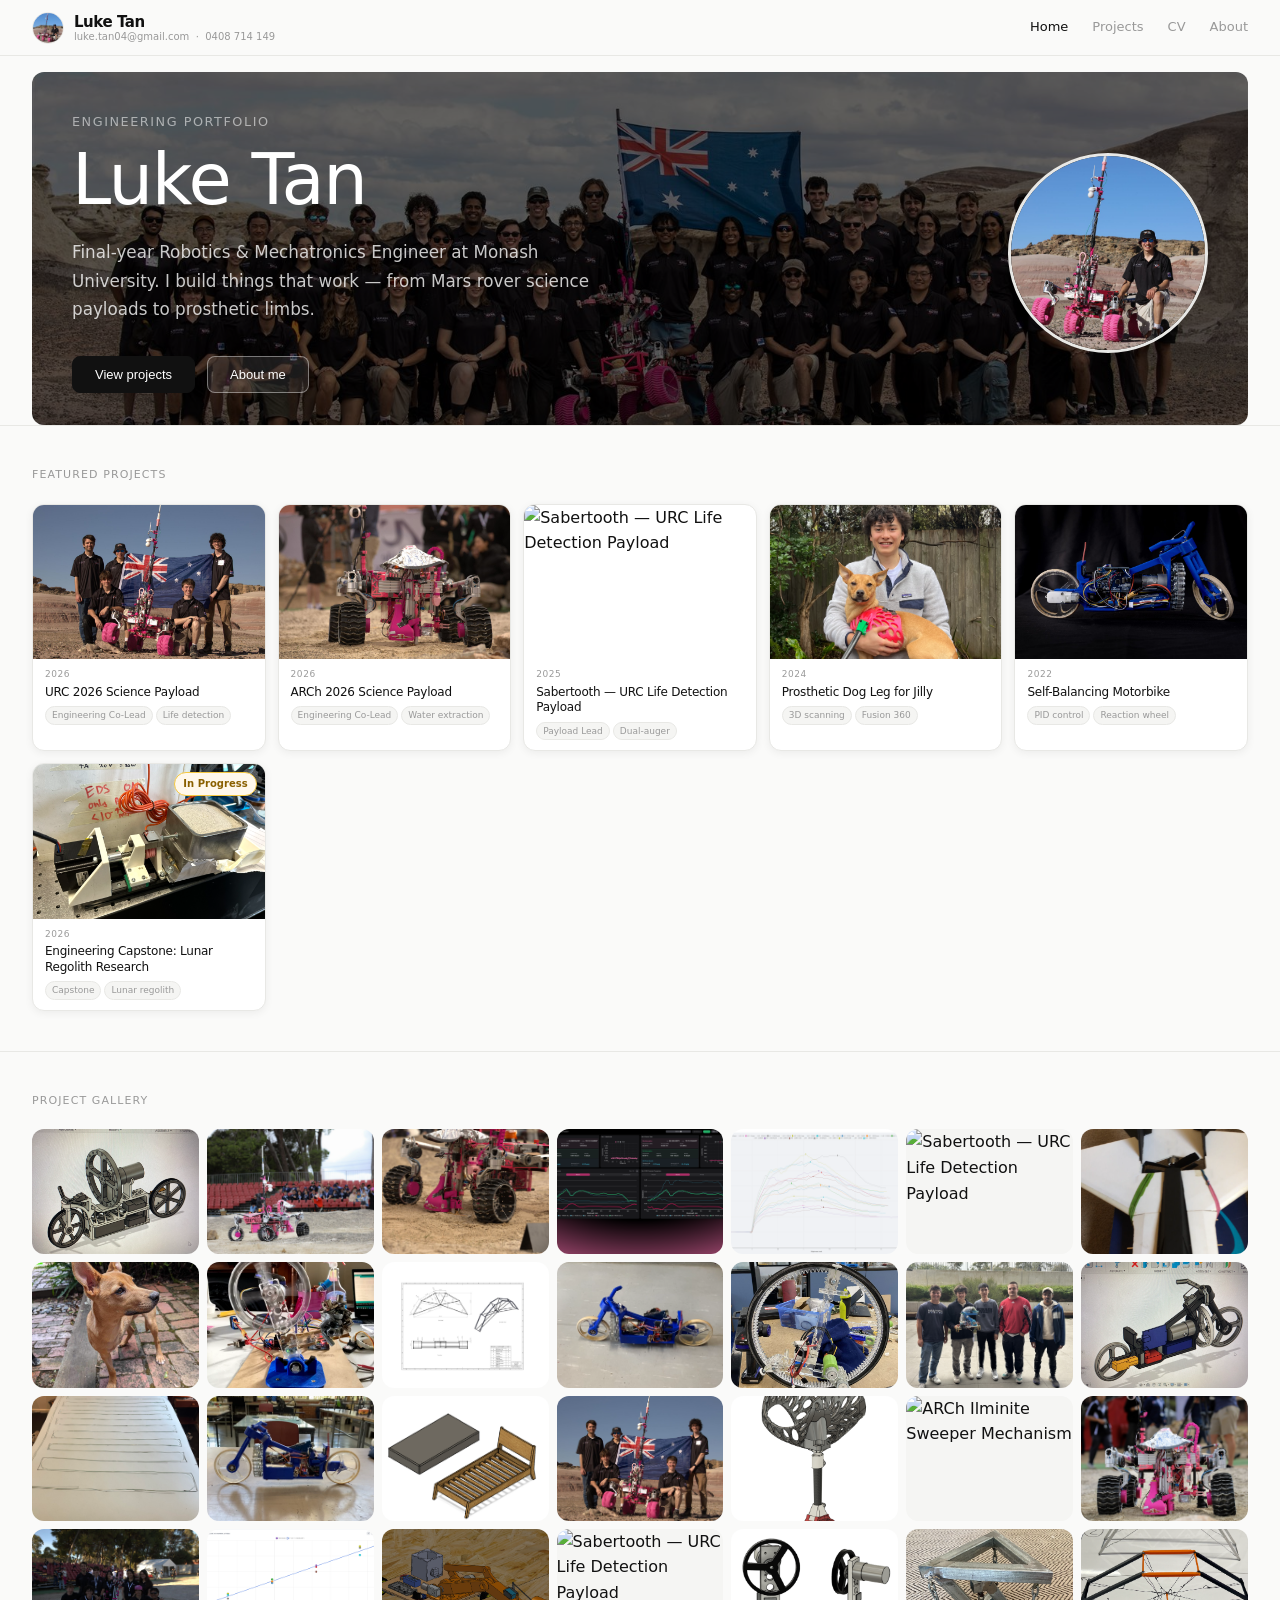
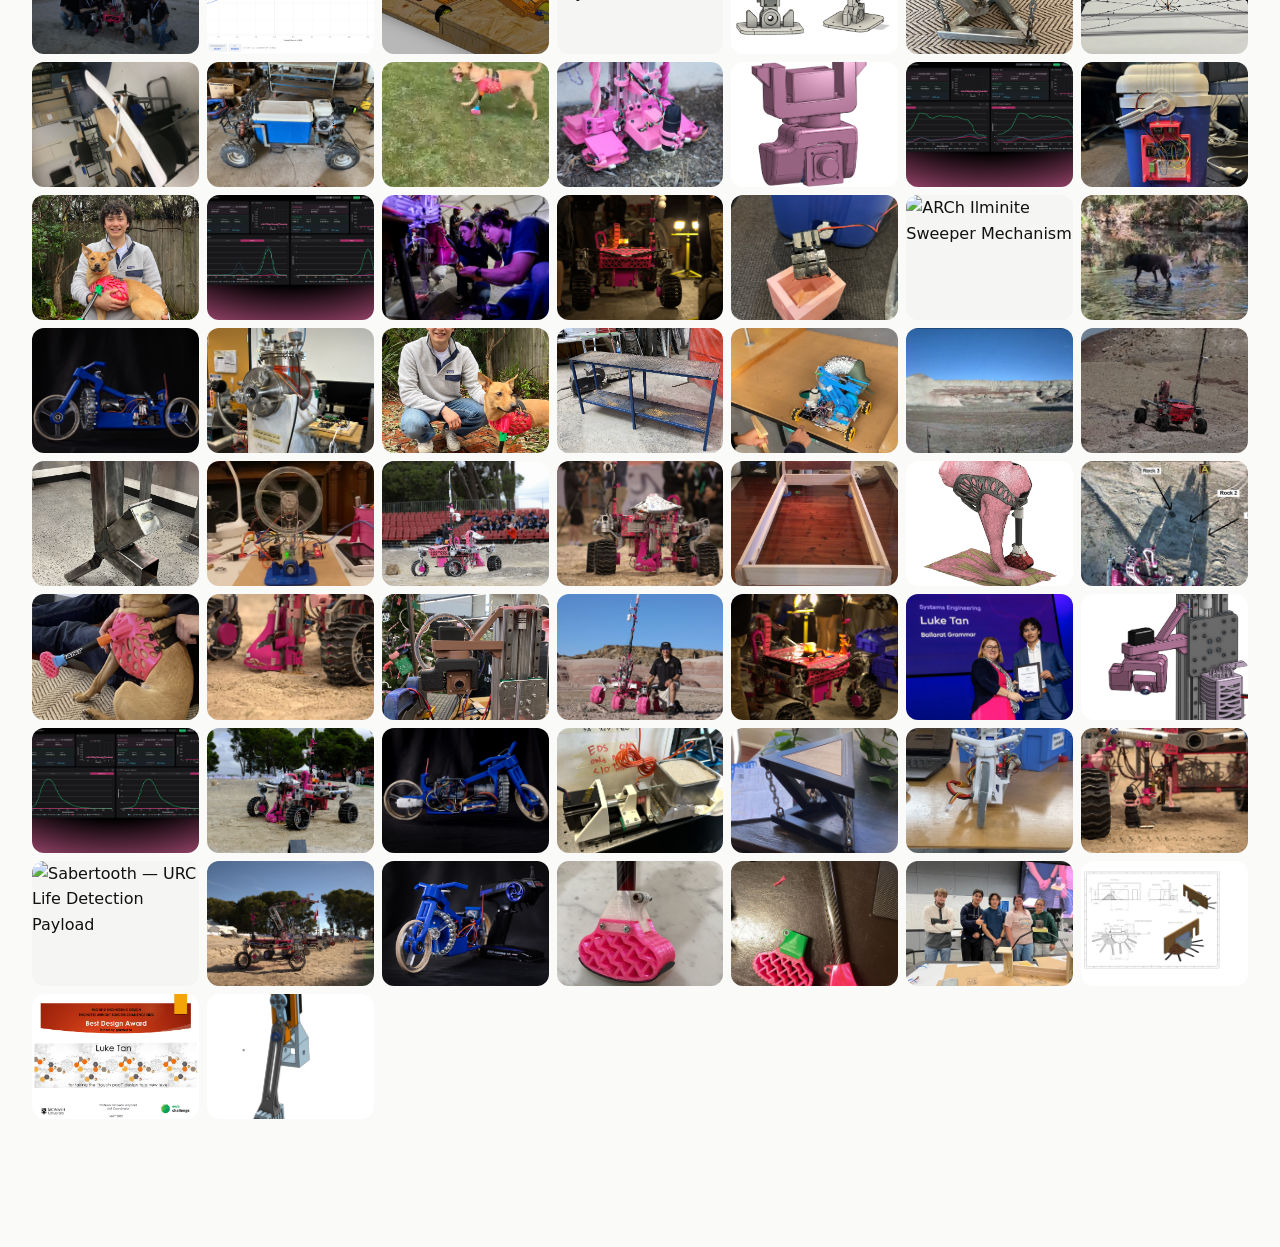
==== index.html @ 2d9c7738 "updated" ====
<!DOCTYPE html>
<html lang="en">
<head>
  <meta charset="UTF-8" />
  <meta name="viewport" content="width=device-width, initial-scale=1.0" />
  <title>Luke Tan — Engineering Portfolio</title>
  <link rel="stylesheet" href="style.css?v=5" />
  <script src="data/site.js?v=3"></script>
  <script type="text/javascript">
    (function(c,l,a,r,i,t,y){
        c[a]=c[a]||function(){(c[a].q=c[a].q||[]).push(arguments)};
        t=l.createElement(r);t.async=1;t.src="https://www.clarity.ms/tag/"+i;
        y=l.getElementsByTagName(r)[0];y.parentNode.insertBefore(t,y);
    })(window, document, "clarity", "script", "x3qw45eo6b");
  </script>
</head>
<body>

<!-- ─── NAV ─────────────────────────────────────────── -->
<nav id="nav">
  <div class="nav-brand" data-page="home">
    <img id="nav-photo" class="nav-photo" src="" alt="" style="display:none" />
    <div class="nav-brand-text">
      <span class="logo">Luke Tan</span>
      <span class="nav-contact-small">luke.tan04@gmail.com &nbsp;·&nbsp; 0408 714 149</span>
    </div>
  </div>
  <div class="nav-links">
    <a data-page="home" class="active">Home</a>
    <a data-page="projects">Projects</a>
    <a data-page="cv">CV</a>
    <a data-page="about">About</a>
  </div>
  <button class="nav-menu" aria-label="Menu" id="mobile-menu-btn">&#9776;</button>
</nav>

<!-- ─── HOME ─────────────────────────────────────────── -->
<main id="page-home" class="page active">
  <section class="hero-layout" id="hero-section">
    <img id="hero-bg" class="hero-bg-img" src="" alt="" />

    <div class="hero">
      <p class="eyebrow">Engineering Portfolio</p>
      <h1>Luke Tan</h1>
      <p class="tagline">Final-year Robotics & Mechatronics Engineer at Monash University. I build things that work — from Mars rover science payloads to prosthetic limbs.</p>
      <div class="cta-row">
        <button class="btn-primary" data-page="projects">View projects</button>
        <button class="btn-secondary" data-page="about">About me</button>
      </div>
    </div>
    <div class="hero-photo-wrap" id="hero-photo-wrap" style="display:none">
      <img id="hero-photo" src="" alt="Luke Tan" onerror="document.getElementById('hero-photo-wrap').style.display='none'" />
    </div>
  </section>

  <hr class="divider" />
  <p class="section-label">Featured projects</p>
  <div class="featured-grid" id="featured-grid"></div>

  <hr class="divider" />
  <p class="section-label">Project gallery</p>
  <div class="proj-collage" id="proj-collage"></div>
</main>

<!-- ─── PROJECTS ──────────────────────────────────────── -->
<main id="page-projects" class="page">
  <p class="section-label" style="padding-top:2rem">Engineering</p>
  <div class="proj-grid" id="proj-grid-eng"></div>
  <p class="section-label" id="arts-label" style="padding-top:2.5rem">Arts + Making</p>
  <div class="proj-grid" id="proj-grid-arts"></div>
</main>

<!-- ─── PROJECT DETAIL ────────────────────────────────── -->
<main id="page-detail" class="page">
  <button class="back-btn" id="back-btn">&#8592; All projects</button>
  <div class="detail-layout">
    <!-- Left: text -->
    <div class="detail-left">
      <div class="detail-hero">
        <p class="eyebrow" id="d-eyebrow"></p>
        <h1 id="d-title"></h1>
        <div class="d-tags" id="d-tags"></div>
      </div>
      <div class="detail-stats" id="d-stats"></div>
      <div class="detail-body" id="d-body"></div>
      <div id="d-steps"></div>
    </div>
    <!-- Right: images -->
    <div class="detail-right">
      <div id="d-hero" class="d-hero-wrap" style="display:none">
        <img id="d-hero-img" src="" alt="" />
      </div>
      <div id="d-media" class="media-gallery" style="display:none"></div>
    </div>
  </div>
</main>

<!-- ─── CV ────────────────────────────────────────────── -->
<main id="page-cv" class="page">
  <div class="cv-toolbar">
    <p class="cv-toolbar-hint">Use your browser&rsquo;s Print dialog &rarr; &ldquo;Save as PDF&rdquo; to download.</p>
    <button onclick="window.print()" class="btn-primary">&#8595;&nbsp; Save as PDF</button>
  </div>
  <div class="cv-doc" id="cv-doc"></div>
</main>

<!-- ─── ABOUT ─────────────────────────────────────────── -->
<main id="page-about" class="page">
  <div class="resume-bar">
    <span>Resume / CV</span>
    <div class="resume-bar-actions">
      <button class="btn-secondary" data-page="cv">View CV</button>
      <a href="assets/cv.pdf" download class="btn-primary" style="text-decoration:none">&#8595; Download PDF</a>
    </div>
  </div>
  <div class="about-inner">
    <div class="about-layout">
      <div class="about-left">
        <h2>About me</h2>
        <p class="about-contact">luke.tan04@gmail.com &nbsp;·&nbsp; 0408 714 149</p>
        <p>I'm a final-year Robotics & Mechatronics Engineering student at Monash University (AI stream), graduating in 2026 with a High Distinction average. I'm currently Science Lead on Monash Nova Rover, where I design and build science payloads for international rover competitions.</p>
        <p>I've been building things since I was a kid — RC planes, bouldering walls, bed frames — and that maker instinct has carried into my engineering work. I care about systems that actually function under real conditions: dusty desert environments, tight competition timelines, and constrained budgets.</p>
        <p>My technical focus is at the intersection of embedded systems, mechanical design, and robotics. I'm comfortable across the full stack — from Fusion 360 CAD through to firmware on ESP32 and STM32, CAN bus integration, and physical fabrication.</p>
        <div class="edu-list" id="edu-list"></div>
      </div>
      <div class="about-right">
        <img id="about-profile-img" class="about-profile-img" src="" alt="Luke Tan" style="display:none" />
        <div id="about-photos" class="about-photos-grid" style="display:none"></div>
      </div>
    </div>
  </div>
</main>

<!-- ─── ADMIN ──────────────────────────────────────────── -->
<main id="page-admin" class="page">
  <div style="padding:3rem var(--pad);text-align:center;color:#999;font-size:14px">
    Use <strong>admin.html</strong> to manage your portfolio.
  </div>
</main>

<!-- ─── SCRIPTS ───────────────────────────────────────── -->
<script src="data/projects.js?v=8"></script>
<script src="data/resume.js?v=5"></script>
<script>

// ── Skills — edit labels and pct values (0–100) ──────────
window.SKILLS = [
  { label: 'Embedded systems', pct: 90 },
  { label: 'CAD (Fusion 360)',  pct: 88 },
  { label: 'Python',            pct: 85 },
  { label: 'CAN bus',           pct: 82 },
  { label: '3D printing',       pct: 92 },
  { label: 'Control systems',   pct: 78 },
  { label: 'Robotics',          pct: 85 },
  { label: 'Fabrication',       pct: 88 },
];

// ── Education & experience — edit here ───────────────────
window.ABOUT = {
  items: [
    { type: 'edu', sortYear: 2023, period: '2023 – present',
      title: 'Monash University',
      sub:   'BE (Hons) Robotics & Mechatronics · AI stream · HD average' },
    { type: 'exp', sortYear: 2024, period: '2024 – present',
      title: 'Nova Rover — Science Lead',
      sub:   'Monash University Rover Challenge team' },
    { type: 'exp', sortYear: 2024, period: 'Nov 2024 – Aug 2025',
      title: 'Starfire Snowboards — Engineering Intern',
      sub:   'CAD and prototype design for electric snowboards' },
    { type: 'exp', sortYear: 2023, period: '2023 – present',
      title: 'Worley — Engineering Intern',
      sub:   'Rail engineering, NTG project' },
    { type: 'edu', sortYear: 2010, period: '2010 – 2022',
      title: 'Ballarat Grammar',
      sub:   'VCE · Systems Engineering 50 · ATAR 98.15' },
  ]
};

// ── Router ──────────────────────────────────────────────
let previousPage = 'projects';

function showPage(pageId) {
  document.querySelectorAll('.page').forEach(p => p.classList.remove('active'));
  document.querySelectorAll('[data-page]').forEach(a => a.classList.remove('active'));
  document.getElementById('page-' + pageId).classList.add('active');
  document.querySelectorAll('[data-page="' + pageId + '"]').forEach(el => el.classList.add('active'));
  window.scrollTo(0, 0);
  if (pageId !== 'detail') previousPage = pageId;
  if (pageId === 'home') animateBars();
  if (pageId === 'admin') adminInit();
}

function showDetail(id) {
  const p = window.PROJECTS.find(x => x.id === id);
  if (!p) return;

  document.getElementById('d-eyebrow').textContent = p.eyebrow;
  document.getElementById('d-title').textContent   = p.title;
  document.getElementById('d-tags').innerHTML =
    (p.inProgress ? `<span class="dtag dtag--wip">In Progress</span>` : '') +
    p.tags.map(t => `<span class="dtag">${t}</span>`).join('');

  // Hero
  const hero    = document.getElementById('d-hero');
  const heroImg = document.getElementById('d-hero-img');
  if (p.thumb) {
    heroImg.src = p.thumb; heroImg.alt = p.title;
    hero.style.display = 'block';
  } else {
    hero.style.display = 'none';
  }

  // Media gallery
  const mediaEl = document.getElementById('d-media');
  if (p.media && p.media.length) {
    window._lbImages = p.media.filter(m => m.type === 'image').map(m => m.src);
    let imgIdx = 0;
    mediaEl.innerHTML = p.media.map((m, mediaIdx) => {
      if (m.type === 'section-heading') {
        return `<div class="media-section-heading">${m.label}</div>`;
      }
      const span = m.span || 1;
      const spanStyle = span === 'full' ? 'grid-column:1/-1;' : span > 1 ? `grid-column:span ${span};` : '';
      if (m.type === 'image') {
        const idx = imgIdx++;
        return `<div class="media-item" style="${spanStyle}" onclick="openLightbox(${idx})"><img src="${m.src}" alt="" loading="lazy" /></div>`;
      }
      if (m.type === 'embed') {
        // Normalise all YouTube URL formats → youtube.com/embed/ID
        let embedSrc = m.src;
        const ytShort  = embedSrc.match(/youtu\.be\/([^?&]+)/);
        const ytWatch  = embedSrc.match(/youtube\.com\/watch\?.*v=([^&]+)/);
        const ytShorts = embedSrc.match(/youtube\.com\/shorts\/([^?&]+)/);
        if (ytShort)  embedSrc = `https://www.youtube.com/embed/${ytShort[1]}`;
        else if (ytWatch)  embedSrc = `https://www.youtube.com/embed/${ytWatch[1]}`;
        else if (ytShorts) embedSrc = `https://www.youtube.com/embed/${ytShorts[1]}`;
        const ytMatch = embedSrc.match(/youtube\.com\/embed\/([^?&]+)/);
        if (ytMatch) {
          const vid = ytMatch[1];
          const thumb = `https://img.youtube.com/vi/${vid}/maxresdefault.jpg`;
          const embedUrl = `https://www.youtube.com/embed/${vid}?autoplay=1&rel=0`;
          return `<div class="media-item media-item--embed yt-thumb-item" id="yt-${vid}" onclick="loadYT('${vid}','${embedUrl}')" style="${spanStyle}cursor:pointer;position:relative">
            <img src="${thumb}" alt="YouTube video" style="width:100%;height:100%;object-fit:cover;display:block" />
            <div class="yt-play-btn" aria-label="Play video">
              <svg viewBox="0 0 68 48" width="68" height="48"><path d="M66.52 7.74c-.78-2.93-2.49-5.41-5.42-6.19C55.79.13 34 0 34 0S12.21.13 6.9 1.55c-2.93.78-4.63 3.26-5.42 6.19C.06 13.05 0 24 0 24s.06 10.95 1.48 16.26c.78 2.93 2.49 5.41 5.42 6.19C12.21 47.87 34 48 34 48s21.79-.13 27.1-1.55c2.93-.78 4.64-3.26 5.42-6.19C67.94 34.95 68 24 68 24s-.06-10.95-1.48-16.26z" fill="#f00"/><path d="M45 24 27 14v20" fill="#fff"/></svg>
            </div>
          </div>`;
        }
        return `<div class="media-item media-item--embed" style="${spanStyle}"><iframe src="${embedSrc}" frameborder="0" allowfullscreen loading="lazy"></iframe></div>`;
      }
      return '';
    }).join('');
    mediaEl.style.display = 'grid';
  } else {
    window._lbImages = [];
    mediaEl.innerHTML = '';
    mediaEl.style.display = 'none';
  }

  // Stats
  document.getElementById('d-stats').innerHTML =
    '<div class="stats-row">' +
    p.stats.map(s => `<div class="stat-box"><div class="stat-v">${s.v}</div><div class="stat-l">${s.l}</div></div>`).join('') +
    '</div>';

  document.getElementById('d-body').innerHTML = p.body;

  // Steps walkthrough
  const stepsEl = document.getElementById('d-steps');
  if (p.steps && p.steps.length) {
    stepsEl.innerHTML = renderSteps(p.id, p.steps, 0);
  } else {
    stepsEl.innerHTML = '';
  }

  showPage('detail');
  window.location.hash = 'project/' + id;
}

// ── Steps walkthrough ───────────────────────────────────
function renderSteps(projectId, steps, active) {
  const nav = steps.map((s, i) => `
    <button class="d-step-btn${i === active ? ' active' : ''}" onclick="activateStep(${i})">
      <span class="d-step-num">${i + 1}</span>
      <span class="d-step-lbl">${s.label}</span>
    </button>
  `).join('');
  return `<div class="d-steps">
    <p class="section-label" style="margin-bottom:1.25rem">How it works</p>
    <div class="d-steps-nav">${nav}</div>
    <div class="d-steps-panel" id="d-steps-panel">
      <h5>${steps[active].label}</h5>
      ${steps[active].detail}
    </div>
  </div>`;
}

function activateStep(idx) {
  const id = window.location.hash.startsWith('#project/') ? window.location.hash.slice(9) : null;
  if (!id) return;
  const p = window.PROJECTS.find(x => x.id === id);
  if (!p || !p.steps) return;
  document.querySelectorAll('.d-step-btn').forEach((btn, i) => btn.classList.toggle('active', i === idx));
  const s = p.steps[idx];
  document.getElementById('d-steps-panel').innerHTML = `<h5>${s.label}</h5>${s.detail}`;
}

// ── Render helpers ──────────────────────────────────────
function inProgressBadge(p) {
  return p.inProgress ? `<span class="badge-wip">In Progress</span>` : '';
}

function renderFeatured() {
  const featured = window.PROJECTS.filter(p => p.featured).slice(0, 6);
  document.getElementById('featured-grid').innerHTML = featured.map(p => `
    <div class="proj-card" onclick="showDetail('${p.id}')">
      ${p.thumb ? `<div class="pc-thumb"><img src="${p.thumb}" alt="${p.title}" loading="lazy" />${inProgressBadge(p)}</div>` : inProgressBadge(p)}
      <div class="pc-content">
        <p class="pc-year">${p.year}</p>
        <h4>${p.title}</h4>
        <div class="pc-tags">${p.tags.slice(0,2).map(t => `<span class="ptag">${t}</span>`).join('')}</div>
      </div>
    </div>
  `).join('');
}

function renderAllProjects() {
  function cardHtml(p) {
    return `<div class="proj-card" onclick="showDetail('${p.id}')">
      ${p.thumb ? `<div class="pc-thumb"><img src="${p.thumb}" alt="${p.title}" loading="lazy" />${inProgressBadge(p)}</div>` : inProgressBadge(p)}
      <div class="pc-content">
        <p class="pc-year">${p.year}</p>
        <h4>${p.title}</h4>
        <p class="pc-summary">${p.summary}</p>
        <div class="pc-tags">${p.tags.map(t => `<span class="ptag">${t}</span>`).join('')}</div>
      </div>
    </div>`;
  }
  const eng  = window.PROJECTS.filter(p => (p.category || 'engineering') === 'engineering');
  const arts = window.PROJECTS.filter(p => p.category === 'arts');
  document.getElementById('proj-grid-eng').innerHTML  = eng.map(cardHtml).join('');
  document.getElementById('proj-grid-arts').innerHTML = arts.map(cardHtml).join('');
  const artsLabel = document.getElementById('arts-label');
  if (artsLabel) artsLabel.style.display = arts.length ? '' : 'none';
  document.getElementById('proj-grid-arts').style.display = arts.length ? '' : 'none';
}

function renderCollage() {
  const imgs = [];
  window.PROJECTS.forEach(p => {
    if (p.thumb) imgs.push({ src: p.thumb, id: p.id, title: p.title });
    (p.media || []).forEach(m => {
      if (m.type === 'image' && m.src !== p.thumb)
        imgs.push({ src: m.src, id: p.id, title: p.title });
    });
  });
  for (let i = imgs.length - 1; i > 0; i--) {
    const j = Math.floor(Math.random() * (i + 1));
    [imgs[i], imgs[j]] = [imgs[j], imgs[i]];
  }
  document.getElementById('proj-collage').innerHTML = imgs.map(img => `
    <div class="collage-item" onclick="showDetail('${img.id}')" title="${img.title}">
      <img src="${img.src}" alt="${img.title}" loading="lazy" />
    </div>
  `).join('');
}

function renderAbout() {
  const raw = window.ABOUT.items
    || [...(window.ABOUT.education||[]).map(e=>({...e,type:'edu'})),
        ...(window.ABOUT.experience||[]).map(e=>({...e,type:'exp'}))];
  const items = [...raw].sort((a, b) => (b.sortYear||0) - (a.sortYear||0));
  document.getElementById('edu-list').innerHTML = `<div class="timeline">` + items.map(e => `
    <div class="tl-item ${e.type === 'exp' ? 'tl-exp' : ''}">
      ${e.period ? `<div class="tl-period">${e.period}</div>` : ''}
      <span class="tl-badge ${e.type === 'edu' ? 'tl-badge--edu' : 'tl-badge--exp'}">${e.type === 'edu' ? 'Education' : 'Experience'}</span>
      <div class="tl-title">${e.title}</div>
      ${e.sub ? `<div class="tl-sub">${e.sub}</div>` : ''}
    </div>
  `).join('') + `</div>`;
}

function renderCV() {
  const r = window.RESUME || {};
  const site  = window.SITE || {};
  const photo = site.cvPhoto || site.photo || '';
  const c = r.contact || {};

  const sidebar1 = `
    <div class="cv2-sidebar">
      ${photo ? `<img src="${photo}" class="cv2-photo" alt="${r.name||'Luke Tan'}" />` : ''}
      <h1 class="cv2-name">${r.name||'Luke Tan'}</h1>
      <p class="cv2-role">${r.role||''}</p>

      <div class="cv2-divider"></div>
      <div class="cv2-sec">
        <div class="cv2-sec-title">Contact</div>
        ${c.email    ? `<p class="cv2-contact-line">${c.email}</p>`    : ''}
        ${c.phone    ? `<p class="cv2-contact-line">${c.phone}</p>`    : ''}
        ${c.location ? `<p class="cv2-contact-line">${c.location}</p>` : ''}
        ${c.linkedin ? `<p class="cv2-contact-line">${c.linkedin}</p>` : ''}
      </div>

      ${(r.certifications||[]).length ? `
      <div class="cv2-divider"></div>
      <div class="cv2-sec">
        <div class="cv2-sec-title">Certifications</div>
        <ul class="cv2-skill-list">
          ${r.certifications.map(c => `<li>${c.name}<span class="cv2-cert-year">${c.year}</span></li>`).join('')}
        </ul>
      </div>` : ''}

      ${(r.awards||[]).length ? `
      <div class="cv2-divider"></div>
      <div class="cv2-sec">
        <div class="cv2-sec-title">Awards</div>
        <ul class="cv2-skill-list">
          ${r.awards.map(a => `<li>${a.name}<span class="cv2-cert-year">${a.year}</span></li>`).join('')}
        </ul>
      </div>` : ''}
    </div>`;

  const sidebar2 = `
    <div class="cv2-sidebar">
      <h1 class="cv2-name" style="margin-top:2rem">${r.name||'Luke Tan'}</h1>
      <p class="cv2-role">Page 2</p>
      <div class="cv2-divider" style="margin-top:1rem"></div>
      ${(r.skills||[]).length ? `
      <div class="cv2-sec" style="margin-top:1rem">
        <div class="cv2-sec-title">Skills</div>
        <ul class="cv2-skill-list">
          ${r.skills.map(s => `<li>${s}</li>`).join('')}
        </ul>
      </div>` : ''}
      <div class="cv2-divider" style="margin-top:1rem"></div>
      <div class="cv2-sec" style="margin-top:1rem">
        <div class="cv2-sec-title">References</div>
        <p class="cv2-contact-line">Available upon request.</p>
      </div>
    </div>`;

  document.getElementById('cv-doc').innerHTML = `

    <!-- ── Page 1: Summary + Education + Experience ── -->
    <div class="cv-page">
      ${sidebar1}
      <div class="cv2-main">

        ${r.summary ? `
        <div class="cv2-main-sec">
          <div class="cv2-main-title">Summary</div>
          ${r.summary.split('\n\n').map(p => `<p class="cv2-summary-p">${p}</p>`).join('')}
        </div>` : ''}

        <div class="cv2-main-sec">
          <div class="cv2-main-title">Education</div>
          ${(r.education||[]).map(e => `
            <div class="cv2-entry">
              <div class="cv2-entry-header">
                <span class="cv2-entry-title">${e.institution}</span>
                <span class="cv2-entry-year">${e.period}</span>
              </div>
              <div class="cv2-entry-sub">${e.degree}</div>
              ${e.detail ? `<div class="cv2-entry-sub" style="color:#888">${e.detail}</div>` : ''}
            </div>
          `).join('')}
        </div>

        <div class="cv2-main-sec">
          <div class="cv2-main-title">Experience</div>
          ${(r.experience||[]).map(e => `
            <div class="cv2-entry">
              <div class="cv2-entry-header">
                <span class="cv2-entry-title">${e.company}</span>
                <span class="cv2-entry-year">${e.period}</span>
              </div>
              <div class="cv2-entry-sub">${e.role}${e.location ? ` &nbsp;·&nbsp; ${e.location}` : ''}</div>
              ${(e.bullets||[]).length ? `
              <ul class="cv2-bullets">
                ${e.bullets.map(b => `<li>${b}</li>`).join('')}
              </ul>` : ''}
            </div>
          `).join('')}
        </div>

      </div>
    </div>

    <!-- ── Page 2: Projects + Volunteering ── -->
    <div class="cv-page">
      ${sidebar2}
      <div class="cv2-main">

        <div class="cv2-main-sec">
          <div class="cv2-main-title">Engineering Projects</div>
          ${window.PROJECTS.filter(p => p.featured).map(p => `
            <div class="cv2-entry">
              <div class="cv2-entry-header">
                <span class="cv2-entry-title">${p.title}</span>
                <span class="cv2-entry-year">${p.year}</span>
              </div>
              <div class="cv2-entry-sub">${p.summary}</div>
              ${p.stats && p.stats.length ? `<div class="cv2-stats-row">${p.stats.slice(0,3).map(s => `<span class="cv2-stat"><strong>${s.v}</strong> ${s.l}</span>`).join('')}</div>` : ''}
              <div class="cv2-tags">${p.tags.slice(0,5).map(t => `<span class="cv2-tag">${t}</span>`).join('')}</div>
            </div>
          `).join('')}
        </div>

        ${(r.volunteering||[]).length ? `
        <div class="cv2-main-sec">
          <div class="cv2-main-title">Volunteering</div>
          ${r.volunteering.map(v => `
            <div class="cv2-entry">
              <div class="cv2-entry-header">
                <span class="cv2-entry-title">${v.role}</span>
                <span class="cv2-entry-year">${v.period}</span>
              </div>
              <div class="cv2-entry-sub">${v.org}</div>
            </div>
          `).join('')}
        </div>` : ''}

      </div>
    </div>
  `;
}

function animateBars() {
  setTimeout(() => {
    document.querySelectorAll('.s-fill').forEach(el => {
      el.style.width = el.dataset.pct + '%';
    });
  }, 100);
}

// ── Event delegation ────────────────────────────────────
document.addEventListener('click', e => {
  const pageTarget = e.target.closest('[data-page]');
  if (pageTarget) { showPage(pageTarget.dataset.page); return; }
  if (e.target.id === 'back-btn') { showPage(previousPage); window.location.hash = ''; }
});

// ── Hash routing ─────────────────────────────────────────
function handleHash() {
  const hash = window.location.hash.slice(1);
  if (!hash || hash === 'home') { showPage('home'); return; }
  if (hash === 'projects')      { showPage('projects'); return; }
  if (hash === 'cv')            { showPage('cv'); return; }
  if (hash === 'about')         { showPage('about'); return; }
  if (hash.startsWith('project/')) { showDetail(hash.replace('project/', '')); return; }
  if (hash === 'admin') { showPage('admin'); return; }
}

window.addEventListener('hashchange', handleHash);

// ── Init ─────────────────────────────────────────────────
renderFeatured();
renderAllProjects();
renderCollage();
renderAbout();
renderCV();
handleHash();


// Site config — profile photo + hero background
(function() {
  const site = window.SITE || {};
  const heroVisible = localStorage.getItem('heroPhotoVisible') !== '0';
  if (site.photo) {
    const wrap = document.getElementById('hero-photo-wrap');
    const img  = document.getElementById('hero-photo');
    img.src = site.photo;
    wrap.style.display = heroVisible ? 'flex' : 'none';
    const aboutImg = document.getElementById('about-profile-img');
    if (aboutImg) { aboutImg.src = site.photo; aboutImg.style.display = 'block'; }
    const navPhoto = document.getElementById('nav-photo');
    if (navPhoto) { navPhoto.src = site.photo; navPhoto.style.display = 'block'; }
  }
  // Sync admin toggle checkbox state
  const cb = document.getElementById('toggle-hero-photo');
  if (cb) cb.checked = heroVisible;
  if (site.aboutPhotos && site.aboutPhotos.length) {
    const grid = document.getElementById('about-photos');
    grid.innerHTML = site.aboutPhotos.map(src => `
      <div class="about-photo-item" onclick="openAboutLightbox(${JSON.stringify(site.aboutPhotos)}, ${site.aboutPhotos.indexOf(src)})">
        <img src="${src}" alt="" loading="lazy" />
      </div>
    `).join('');
    grid.style.display = 'grid';
  }
  if (site.heroBg) {
    const section = document.getElementById('hero-section');
    const bg      = document.getElementById('hero-bg');
    bg.src = site.heroBg;
    bg.style.objectPosition = 'center ' + (site.heroBgPositionY ?? 50) + '%';
    section.classList.add('has-bg');
  }
})();

</script>

<!-- ─── VIDEO MODAL ──────────────────────────────────── -->
<div id="video-modal">
  <div id="vm-overlay" onclick="closeVideoModal()"></div>
  <button id="vm-close" onclick="closeVideoModal()" aria-label="Close">&#x2715;</button>
  <div id="vm-wrap">
    <iframe id="vm-iframe" src="" frameborder="0" allowfullscreen allow="autoplay; encrypted-media"></iframe>
  </div>
  <a id="vm-yt-link" href="" target="_blank" rel="noopener">&#9654; Watch on YouTube</a>
</div>

<!-- ─── LIGHTBOX ──────────────────────────────────────── -->
<div id="lightbox">
  <div id="lb-overlay" onclick="closeLightbox()"></div>
  <button id="lb-close" onclick="closeLightbox()" aria-label="Close">&#x2715;</button>
  <button id="lb-prev" onclick="lbNav(-1)" aria-label="Previous">&#8249;</button>
  <button id="lb-next" onclick="lbNav(1)" aria-label="Next">&#8250;</button>
  <img id="lb-img" src="" alt="" />
</div>

<script>
function openAboutLightbox(imgs, idx) {
  window._lbImages = imgs;
  openLightbox(idx);
}

// ── YouTube modal player ──────────────────────────────────
function loadYT(vid, embedUrl) {
  document.getElementById('vm-iframe').src = embedUrl;
  document.getElementById('vm-yt-link').href = 'https://www.youtube.com/watch?v=' + vid;
  document.getElementById('video-modal').style.display = 'flex';
  document.body.style.overflow = 'hidden';
}

function closeVideoModal() {
  document.getElementById('video-modal').style.display = 'none';
  document.getElementById('vm-iframe').src = '';
  document.body.style.overflow = '';
}

// ── Lightbox ──────────────────────────────────────────────
window._lbImages = [];
let _lbIdx = 0;

function openLightbox(idx) {
  _lbIdx = idx;
  _lbShow();
  const lb = document.getElementById('lightbox');
  lb.style.display = 'flex';
  document.body.style.overflow = 'hidden';
}

function _lbShow() {
  document.getElementById('lb-img').src = window._lbImages[_lbIdx];
  const multi = window._lbImages.length > 1;
  document.getElementById('lb-prev').style.display = multi ? 'flex' : 'none';
  document.getElementById('lb-next').style.display = multi ? 'flex' : 'none';
}

function lbNav(dir) {
  _lbIdx = (_lbIdx + dir + window._lbImages.length) % window._lbImages.length;
  _lbShow();
}

function closeLightbox() {
  document.getElementById('lightbox').style.display = 'none';
  document.body.style.overflow = '';
}

document.addEventListener('keydown', function(e) {
  if (e.key === 'Escape') {
    if (document.getElementById('video-modal').style.display !== 'none') closeVideoModal();
    if (document.getElementById('lightbox').style.display !== 'none')    closeLightbox();
  }
  if (document.getElementById('lightbox').style.display !== 'none') {
    if (e.key === 'ArrowLeft')  lbNav(-1);
    if (e.key === 'ArrowRight') lbNav(1);
  }
});
</script>
</body>
</html>
---- style.css ----
/* ────────────────────────────────────────────────────
   Luke Tan Portfolio — style.css
   Clean minimal. Confident typography. Rounded tiles.
   ──────────────────────────────────────────────────── */

/* ── Reset & Base ─────────────────────────────────── */
*, *::before, *::after { box-sizing: border-box; margin: 0; padding: 0; }

:root {
  --font: system-ui, -apple-system, 'Segoe UI', sans-serif;
  --black: #111;
  --gray1: #f5f5f3;
  --gray2: #e8e8e5;
  --gray3: #999;
  --gray4: #555;
  /* ACCENT — change this one value to retheme the whole site */
  --accent: #111;
  --nav-h: 56px;
  --max-w: 1100px;
  --pad: clamp(1rem, 4vw, 2rem);
  --radius: 12px;
  --card-shadow: 0 2px 8px rgba(0,0,0,0.06);
  --card-shadow-hover: 0 8px 28px rgba(0,0,0,0.1);
}

body {
  font-family: var(--font);
  color: var(--black);
  background: #fafaf9;
  font-size: 16px;
  line-height: 1.6;
  -webkit-font-smoothing: antialiased;
}

img { max-width: 100%; display: block; }
h1, h2, h3, h4, h5 { font-weight: 500; letter-spacing: -0.02em; }
a { color: inherit; }

/* ── Nav ──────────────────────────────────────────── */
#nav {
  position: sticky;
  top: 0;
  z-index: 100;
  background: rgba(250,250,249,0.95);
  backdrop-filter: blur(10px);
  border-bottom: 1px solid var(--gray2);
  height: var(--nav-h);
  display: flex;
  align-items: center;
  padding: 0 var(--pad);
  gap: 2rem;
}

.nav-brand {
  display: flex;
  align-items: center;
  gap: 10px;
  cursor: pointer;
  flex-shrink: 0;
}
.nav-photo {
  width: 32px;
  height: 32px;
  border-radius: 50%;
  object-fit: cover;
  border: 1.5px solid var(--gray2);
  flex-shrink: 0;
}
.nav-brand-text { display: flex; flex-direction: column; line-height: 1.2; }
.logo {
  font-size: 15px;
  font-weight: 600;
  letter-spacing: -0.03em;
}
.nav-contact-small {
  font-size: 10px;
  color: var(--gray3);
  letter-spacing: 0;
}

.nav-links {
  display: flex;
  gap: 1.5rem;
  margin-left: auto;
}

.nav-links a {
  font-size: 13px;
  color: var(--gray3);
  cursor: pointer;
  text-decoration: none;
  transition: color 0.15s;
}

.nav-links a:hover,
.nav-links a.active { color: var(--black); }

.nav-menu { display: none; background: none; border: none; font-size: 20px; cursor: pointer; }

/* ── Pages ────────────────────────────────────────── */
.page { display: none; min-height: calc(100vh - var(--nav-h)); padding-bottom: 5rem; }
.page.active { display: block; }

/* ── Shared utilities ─────────────────────────────── */
.eyebrow {
  font-size: 11px;
  letter-spacing: 0.1em;
  text-transform: uppercase;
  color: var(--gray3);
  margin-bottom: 0.75rem;
  font-weight: 500;
}

.section-label {
  font-size: 11px;
  letter-spacing: 0.1em;
  text-transform: uppercase;
  color: var(--gray3);
  padding: 2.5rem var(--pad) 1.25rem;
  font-weight: 500;
}

.divider {
  border: none;
  border-top: 1px solid var(--gray2);
  margin: 0;
}

.btn-primary {
  font-size: 13px;
  padding: 10px 22px;
  background: var(--black);
  color: #fff;
  border: 1px solid var(--black);
  border-radius: 8px;
  cursor: pointer;
  transition: opacity 0.15s;
}
.btn-primary:hover { opacity: 0.8; }

.btn-secondary {
  font-size: 13px;
  padding: 10px 22px;
  background: transparent;
  color: var(--black);
  border: 1px solid var(--gray2);
  border-radius: 8px;
  cursor: pointer;
  transition: border-color 0.15s;
}
.btn-secondary:hover { border-color: var(--black); }

/* ── HOME — Hero ──────────────────────────────────── */
.hero-layout {
  display: flex;
  align-items: center;
  gap: 3rem;
  padding: 5rem var(--pad) 3.5rem;
  position: relative;
  overflow: hidden;
}

/* Background image mode */
.hero-layout.has-bg {
  margin: 1rem var(--pad) 0;
  border-radius: var(--radius);
  padding: 2.5rem 2.5rem 2rem;
}
.hero-bg-img {
  position: absolute;
  inset: 0;
  width: 100%; height: 100%;
  object-fit: cover;
  object-position: center;
  z-index: 0;
  filter: brightness(0.38);
  display: none;
}
.hero-layout.has-bg .hero-bg-img { display: block; }
.hero-layout.has-bg .hero,
.hero-layout.has-bg .hero-photo-wrap { position: relative; z-index: 1; }
.hero-layout.has-bg h1            { color: #fff; font-size: clamp(2.8rem, 7vw, 4.4rem); }
.hero-layout.has-bg .eyebrow      { color: rgba(255,255,255,0.55); font-size: .8rem; letter-spacing: .12em; }
.hero-layout.has-bg .tagline      { color: rgba(255,255,255,0.78); font-size: 1.05rem; }
.hero-layout.has-bg .btn-secondary {
  border-color: rgba(255,255,255,0.4);
  color: #fff;
  background: rgba(255,255,255,0.1);
}
.hero-layout.has-bg .btn-secondary:hover { background: rgba(255,255,255,0.2); }

.hero { flex: 1; }

.hero h1 {
  font-size: clamp(2.4rem, 6vw, 3.6rem);
  line-height: 1.05;
  margin-bottom: 1.25rem;
}

.tagline {
  font-size: 16px;
  color: var(--gray4);
  line-height: 1.7;
  max-width: 520px;
  margin-bottom: 2rem;
}

.cta-row { display: flex; gap: 12px; flex-wrap: wrap; }

.hero-photo-wrap {
  flex-shrink: 0;
  display: flex;
  align-items: center;
  justify-content: center;
}

.hero-photo-wrap img {
  width: 200px;
  height: 200px;
  border-radius: 50%;
  object-fit: cover;
  border: 3px solid var(--gray2);
  display: block;
}


@media (max-width: 700px) {
  .hero-layout { flex-direction: column-reverse; gap: 1.5rem; padding-bottom: 2rem; }
  .hero-layout.has-bg { margin: 0.5rem; padding: 3rem 1.25rem 2.5rem; }
  .hero-photo-wrap img { width: 120px; height: 120px; }
}

/* ── HOME — Featured grid (same card design as projects) ── */
.featured-grid {
  display: grid;
  grid-template-columns: repeat(auto-fill, minmax(200px, 1fr));
  gap: 0.75rem;
  padding: 0 var(--pad) 2.5rem;
}

/* ── HOME — Project collage ───────────────────────── */
.proj-collage {
  display: grid;
  grid-template-columns: repeat(auto-fill, minmax(160px, 1fr));
  gap: 8px;
  padding: 0 var(--pad) 3rem;
}
.collage-item {
  overflow: hidden;
  border-radius: var(--radius);
  aspect-ratio: 4/3;
  cursor: pointer;
  background: var(--gray1);
}
.collage-item img {
  width: 100%; height: 100%;
  object-fit: cover;
  display: block;
  transition: transform 0.35s ease;
}
.collage-item:hover img { transform: scale(1.05); }

/* ── HOME — Skills (kept for CV) ─────────────────── */
.skills-grid {
  display: grid;
  grid-template-columns: repeat(auto-fit, minmax(160px, 1fr));
  gap: 1.25rem;
  padding: 2rem var(--pad) 3rem;
}

.skill-item { display: flex; flex-direction: column; gap: 6px; }
.s-label { font-size: 12px; color: var(--gray4); }
.s-bar { height: 2px; background: var(--gray2); border-radius: 2px; overflow: hidden; }
.s-fill { height: 100%; background: var(--black); border-radius: 2px; width: 0%; transition: width 0.9s cubic-bezier(0.4,0,0.2,1); }

/* ── PROJECTS grid ────────────────────────────────── */
.proj-grid {
  display: grid;
  grid-template-columns: repeat(auto-fill, minmax(200px, 1fr));
  gap: 0.75rem;
  padding: 0 var(--pad) 3rem;
}

.proj-card {
  background: #fff;
  cursor: pointer;
  display: flex;
  flex-direction: column;
  overflow: hidden;
  border-radius: var(--radius);
  border: 1px solid var(--gray2);
  box-shadow: var(--card-shadow);
  transition: transform 0.2s ease, box-shadow 0.2s ease;
}
.proj-card:hover {
  transform: translateY(-3px);
  box-shadow: var(--card-shadow-hover);
}

.pc-thumb {
  aspect-ratio: 3/2;
  overflow: hidden;
  flex-shrink: 0;
}
.pc-thumb img {
  width: 100%; height: 100%;
  object-fit: cover;
  display: block;
  transition: transform 0.4s ease;
}
.proj-card:hover .pc-thumb img { transform: scale(1.04); }

.pc-content { padding: 0.5rem 0.75rem 0.625rem; }

.pc-year {
  font-size: 9px;
  color: var(--gray3);
  letter-spacing: 0.06em;
  text-transform: uppercase;
  margin-bottom: 0.2rem;
}

.proj-card h4 { font-size: 12px; margin-bottom: 0; line-height: 1.3; }
.pc-summary { display: none; }

.pc-tags { display: flex; flex-wrap: wrap; gap: 3px; margin-top: 0.375rem; }
.ptag {
  font-size: 9px;
  padding: 1px 6px;
  background: var(--gray1);
  border: 1px solid var(--gray2);
  border-radius: 20px;
  color: var(--gray3);
}

/* ── PROJECT DETAIL ───────────────────────────────── */
.back-btn {
  display: inline-flex;
  align-items: center;
  gap: 6px;
  font-size: 13px;
  color: var(--gray4);
  cursor: pointer;
  padding: 1.5rem var(--pad) 0;
  background: none;
  border: none;
  transition: color 0.15s;
}
.back-btn:hover { color: var(--black); }

.detail-layout {
  display: grid;
  grid-template-columns: 1.5fr 1fr;
  gap: 3rem;
  padding: 2rem var(--pad) 4rem;
  max-width: 1200px;
  align-items: start;
}

.detail-left {
  position: sticky;
  top: calc(var(--nav-h) + 1.5rem);
}

.detail-hero { margin-bottom: 0; }

.detail-hero h1 {
  font-size: clamp(1.5rem, 3vw, 2.2rem);
  line-height: 1.1;
  margin-bottom: 1rem;
}

.d-tags { display: flex; flex-wrap: wrap; gap: 6px; margin-bottom: 1.5rem; }
.dtag {
  font-size: 11px;
  padding: 4px 12px;
  background: var(--gray1);
  border: 1px solid var(--gray2);
  border-radius: 20px;
  color: var(--gray4);
}
.dtag--wip {
  background: #fff8ec;
  border-color: #f5c842;
  color: #8a6000;
  font-weight: 600;
}

.badge-wip {
  position: absolute;
  top: 8px;
  right: 8px;
  font-size: 10px;
  font-weight: 600;
  padding: 3px 8px;
  background: #fff8ec;
  border: 1px solid #f5c842;
  color: #8a6000;
  border-radius: 20px;
  pointer-events: none;
}
.pc-thumb { position: relative; }

.d-hero-wrap { margin-bottom: 8px; }
.d-hero-wrap img {
  border-radius: 10px;
  width: 100%;
  object-fit: cover;
  max-height: 400px;
  display: block;
}

/* ── Media gallery (right column) ────────────────── */
.media-gallery {
  display: grid;
  grid-template-columns: repeat(auto-fill, minmax(160px, 1fr));
  gap: 10px;
}

.media-item {
  overflow: hidden;
  border-radius: 8px;
  background: var(--gray1);
  cursor: pointer;
}
.media-item img {
  width: 100%;
  height: auto;
  display: block;
  transition: transform 0.35s ease;
}
.media-item:hover img { transform: scale(1.02); }

.media-item--embed { aspect-ratio: 16/9; }
.media-item--embed iframe {
  width: 100%; height: 100%;
  border: none;
  display: block;
}
.yt-thumb-item { overflow: hidden; }
.yt-play-btn {
  position: absolute;
  inset: 0;
  display: flex;
  align-items: center;
  justify-content: center;
  background: rgba(0,0,0,0.2);
  transition: background 0.2s;
}
.yt-thumb-item:hover .yt-play-btn { background: rgba(0,0,0,0.35); }
.yt-play-btn svg { filter: drop-shadow(0 2px 6px rgba(0,0,0,0.4)); }

.stats-row {
  display: flex;
  gap: 8px;
  flex-wrap: wrap;
  padding: 1.5rem 0;
}

.stat-box {
  background: #fff;
  border: 1px solid var(--gray2);
  border-radius: 10px;
  padding: 0.875rem 1rem;
  flex: 1;
  min-width: 90px;
  box-shadow: var(--card-shadow);
}
.stat-v { font-size: 20px; font-weight: 500; letter-spacing: -0.02em; }
.stat-l { font-size: 11px; color: var(--gray4); margin-top: 2px; }

.detail-body { padding-top: 0; }
.detail-body p { font-size: 14px; line-height: 1.8; color: var(--gray4); margin-bottom: 1.25rem; }
.detail-body h5 {
  font-size: 11px;
  letter-spacing: 0.08em;
  text-transform: uppercase;
  color: var(--gray3);
  margin: 1.75rem 0 0.6rem;
  font-weight: 500;
}
.detail-body ul { padding-left: 1.25rem; margin-bottom: 1.25rem; }
.detail-body li { font-size: 13px; line-height: 1.75; color: var(--gray4); margin-bottom: 0.25rem; }
.detail-body strong { font-weight: 500; color: var(--black); }

/* ── ABOUT ────────────────────────────────────────── */
.resume-bar {
  margin: 2rem var(--pad) 0;
  padding: 1.25rem 1.5rem;
  background: #fff;
  border: 1px solid var(--gray2);
  border-radius: var(--radius);
  box-shadow: var(--card-shadow);
  display: flex;
  align-items: center;
  justify-content: space-between;
  gap: 1rem;
  max-width: 640px;
  flex-wrap: wrap;
}
.resume-bar span { font-size: 14px; color: var(--gray4); }
.resume-bar-actions { display: flex; gap: 8px; flex-wrap: wrap; align-items: center; }

.about-inner {
  max-width: var(--max-w);
  margin: 0 auto;
  padding: 3rem var(--pad) 4rem;
}
.about-layout {
  display: grid;
  grid-template-columns: 1fr 300px;
  gap: 3rem;
  align-items: start;
}
.about-left h2 { font-size: 1.6rem; margin-bottom: .5rem; }
.about-contact { font-size: 13px; color: var(--gray3); margin-bottom: 1.5rem !important; }
.about-left p { font-size: 15px; line-height: 1.8; color: var(--gray4); margin-bottom: 1.25rem; }

.about-right { display: flex; flex-direction: column; gap: 12px; }
.about-profile-img {
  width: 100%;
  border-radius: var(--radius);
  object-fit: cover;
  display: block;
  border: 1px solid var(--gray2);
}
.about-photos-grid {
  display: grid;
  grid-template-columns: repeat(2, 1fr);
  gap: 6px;
}
.about-photo-item {
  overflow: hidden;
  border-radius: 8px;
  aspect-ratio: 1;
  cursor: zoom-in;
  background: var(--gray1);
}
.about-photo-item img {
  width: 100%; height: 100%;
  object-fit: cover;
  display: block;
  transition: transform 0.3s ease;
}
.about-photo-item:hover img { transform: scale(1.05); }

@media (max-width: 700px) {
  .about-layout { grid-template-columns: 1fr; }
  .about-right { flex-direction: row; flex-wrap: wrap; }
  .about-profile-img { width: 140px; height: 140px; border-radius: 50%; }
}

/* ── Timeline ─────────────────────────────────────── */
.timeline {
  position: relative;
  padding-left: 1.25rem;
  margin-top: 2rem;
}
.timeline::before {
  content: '';
  position: absolute;
  left: 5px;
  top: 7px;
  bottom: 1.5rem;
  width: 2px;
  background: var(--gray2);
}
.tl-item {
  position: relative;
  padding: 0 0 2rem 1.25rem;
}
.tl-item::before {
  content: '';
  position: absolute;
  left: -1.45rem;
  top: 5px;
  width: 12px;
  height: 12px;
  border-radius: 50%;
  background: #fff;
  border: 2px solid var(--accent);
  box-sizing: border-box;
}
.tl-item.tl-exp::before { border-color: #111; }
.tl-period {
  font-size: 11px;
  color: var(--gray4);
  letter-spacing: .02em;
  margin-bottom: 3px;
}
.tl-badge {
  display: inline-block;
  font-size: 9px;
  text-transform: uppercase;
  letter-spacing: .07em;
  padding: 1px 7px;
  border-radius: 20px;
  margin-bottom: 5px;
}
.tl-badge--edu { background: #eff6ff; color: var(--accent); }
.tl-badge--exp { background: #f5f5f3; color: #555; }
.tl-title { font-size: 14px; font-weight: 600; line-height: 1.3; }
.tl-sub { font-size: 12px; color: var(--gray4); margin-top: 3px; line-height: 1.5; }

/* ── CV page ──────────────────────────────────────── */
.cv-toolbar {
  display: flex;
  align-items: center;
  justify-content: space-between;
  gap: 1rem;
  padding: 1.25rem var(--pad);
  border-bottom: 1px solid var(--gray2);
  flex-wrap: wrap;
}

.cv-toolbar-hint { font-size: 12px; color: var(--gray3); }

/* ── CV page wrapper — grey desk surface ─────────── */
.cv-doc {
  max-width: 820px;
  margin: 2rem auto 4rem;
  background: #c8c8c4;
  border: none;
  border-radius: 4px;
  box-shadow: none;
  overflow: visible;
  padding: 1.75rem;
  display: flex;
  flex-direction: column;
  gap: 1.75rem;
}

/* ── A4 page sheet ────────────────────────────────── */
.cv-page {
  width: 100%;
  min-height: 900px;
  background: #fff;
  box-shadow: 0 2px 20px rgba(0,0,0,0.22);
  overflow: hidden;
  display: grid;
  grid-template-columns: 220px 1fr;
}

/* ── Two-column CV layout (legacy, unused) ────────── */
.cv2-layout {
  display: grid;
  grid-template-columns: 220px 1fr;
}

/* Sidebar */
.cv2-sidebar {
  background: #1e3a5c;
  color: #fff;
  padding: 2rem 1.5rem;
}
.cv2-photo {
  width: 90px; height: 90px;
  border-radius: 50%;
  object-fit: cover;
  display: block;
  margin: 0 auto 1rem;
  border: 3px solid rgba(255,255,255,0.2);
}
.cv2-name {
  font-size: 1.2rem;
  font-weight: 600;
  text-align: center;
  letter-spacing: -0.02em;
  color: #fff;
  margin-bottom: 0.2rem;
}
.cv2-role {
  font-size: 10px;
  text-align: center;
  color: rgba(255,255,255,0.55);
  letter-spacing: 0.04em;
  text-transform: uppercase;
  margin-bottom: 0;
}
.cv2-divider {
  height: 1px;
  background: rgba(255,255,255,0.12);
  margin: 1.25rem 0;
}
.cv2-sec { margin-bottom: 0; }
.cv2-sec-title {
  font-size: 9px;
  letter-spacing: 0.14em;
  text-transform: uppercase;
  color: rgba(255,255,255,0.45);
  font-weight: 600;
  margin-bottom: 0.6rem;
}
.cv2-contact-line {
  font-size: 11px;
  color: rgba(255,255,255,0.75);
  margin-bottom: 0.3rem;
  word-break: break-all;
}
.cv2-skill-list {
  list-style: none;
  padding: 0;
  margin: 0;
}
.cv2-skill-list li {
  font-size: 11.5px;
  color: rgba(255,255,255,0.8);
  padding: 3px 0;
  border-bottom: 1px solid rgba(255,255,255,0.07);
}
.cv2-skill-list li:last-child { border-bottom: none; }

/* Main content */
.cv2-main {
  padding: 2.25rem 2.5rem;
  background: #fff;
}
.cv2-main-sec { margin-bottom: 2rem; }
.cv2-main-title {
  font-size: 10px;
  letter-spacing: 0.13em;
  text-transform: uppercase;
  font-weight: 700;
  color: #1e3a5c;
  margin-bottom: 0.75rem;
  padding-bottom: 0.4rem;
  border-bottom: 2px solid #1e3a5c;
}
.cv2-entry {
  margin-bottom: 0.875rem;
  padding-bottom: 0.875rem;
  border-bottom: 1px solid var(--gray2);
}
.cv2-entry:last-child { border-bottom: none; margin-bottom: 0; padding-bottom: 0; }
.cv2-bullets { margin: 4px 0 0 1rem; padding: 0; list-style: disc; }
.cv2-bullets li { font-size: 11.5px; color: var(--gray4); line-height: 1.5; margin-bottom: 2px; }
.cv2-summary-p { font-size: 12px; color: var(--gray4); line-height: 1.65; margin-bottom: .6rem; }
.cv2-cert-year { display: block; font-size: 9.5px; color: rgba(255,255,255,.45); margin-top: 1px; }
.cv2-entry-header {
  display: flex;
  justify-content: space-between;
  align-items: baseline;
  gap: 1rem;
}
.cv2-entry-title { font-size: 13px; font-weight: 600; }
.cv2-entry-year  { font-size: 11px; color: var(--gray3); flex-shrink: 0; }
.cv2-entry-sub   { font-size: 12px; color: var(--gray4); margin-top: 2px; line-height: 1.55; }
.cv2-stats-row { display: flex; gap: 1rem; margin-top: 4px; flex-wrap: wrap; }
.cv2-stat { font-size: 11px; color: var(--gray4); }
.cv2-stat strong { color: #1e3a5c; font-weight: 600; }
.cv2-tags { display: flex; flex-wrap: wrap; gap: 4px; margin-top: 5px; }
.cv2-tag {
  font-size: 10px;
  padding: 2px 8px;
  background: #f0f0f8;
  color: #1e3a5c;
  border-radius: 20px;
  font-weight: 500;
}

/* keep old cv-tags for skills section in SKILLS SKILLS */
.cv-tags { display: flex; flex-wrap: wrap; gap: 5px; }
.cv-tag {
  font-size: 11px; padding: 3px 10px;
  background: var(--gray1); border: 1px solid var(--gray2);
  border-radius: 20px; color: var(--gray4);
}

/* ── Mobile ───────────────────────────────────────── */
@media (max-width: 800px) {
  .detail-layout {
    grid-template-columns: 1fr;
    gap: 1.5rem;
  }
  .detail-left { position: static; }
}

@media (max-width: 600px) {
  .featured-grid { grid-template-columns: 1fr; }
  .proj-grid { grid-template-columns: repeat(2, 1fr); gap: 0.5rem; }
  .nav-links { gap: 1rem; }
  .stats-row { gap: 8px; }
  .stat-box { min-width: 80px; }
  .cv-doc { padding: .75rem; margin: 1rem; gap: .75rem; }
  .cv-page { grid-template-columns: 1fr; min-height: 0; }
  .cv2-sidebar { padding: 1.5rem 1.25rem; }
  .cv2-photo { width: 64px; height: 64px; }
  .fc-thumb { height: 140px; }
}

/* ── Lightbox ─────────────────────────────────────── */
#lightbox {
  position: fixed;
  inset: 0;
  z-index: 900;
  display: none;
  align-items: center;
  justify-content: center;
}
#lb-overlay {
  position: absolute;
  inset: 0;
  background: rgba(0,0,0,0.92);
  cursor: pointer;
}
#lb-img {
  position: relative;
  z-index: 1;
  max-width: 92vw;
  max-height: 88vh;
  object-fit: contain;
  border-radius: 6px;
  display: block;
  user-select: none;
}
#lb-close {
  position: absolute;
  top: 1rem;
  right: 1rem;
  z-index: 2;
  background: rgba(255,255,255,0.12);
  border: none;
  color: #fff;
  font-size: 1.4rem;
  width: 40px;
  height: 40px;
  border-radius: 50%;
  cursor: pointer;
  display: flex;
  align-items: center;
  justify-content: center;
  line-height: 1;
  transition: background 0.15s;
}
#lb-close:hover { background: rgba(255,255,255,0.22); }
#lb-prev, #lb-next {
  position: absolute;
  top: 50%;
  transform: translateY(-50%);
  z-index: 2;
  background: rgba(255,255,255,0.12);
  border: none;
  color: #fff;
  font-size: 1.6rem;
  width: 48px;
  height: 48px;
  border-radius: 50%;
  cursor: pointer;
  display: flex;
  align-items: center;
  justify-content: center;
  transition: background 0.15s;
}
#lb-prev { left: 1.25rem; }
#lb-next { right: 1.25rem; }
#lb-prev:hover, #lb-next:hover { background: rgba(255,255,255,0.22); }
.media-item { cursor: zoom-in; }

/* ── Video Modal ──────────────────────────────────── */
#video-modal {
  position: fixed;
  inset: 0;
  z-index: 900;
  display: none;
  align-items: center;
  justify-content: center;
}
#vm-overlay {
  position: absolute;
  inset: 0;
  background: rgba(0,0,0,0.88);
  cursor: pointer;
}
#vm-wrap {
  position: relative;
  z-index: 1;
  width: min(85vw, 1200px);
  aspect-ratio: 16/9;
  border-radius: 10px;
  overflow: hidden;
  box-shadow: 0 8px 48px rgba(0,0,0,0.6);
}
#vm-iframe {
  width: 100%;
  height: 100%;
  display: block;
}
#vm-close {
  position: absolute;
  top: 1rem;
  right: 1rem;
  z-index: 2;
  background: rgba(255,255,255,0.12);
  border: none;
  color: #fff;
  font-size: 1.4rem;
  width: 40px;
  height: 40px;
  border-radius: 50%;
  cursor: pointer;
  display: flex;
  align-items: center;
  justify-content: center;
  transition: background 0.15s;
}
#vm-close:hover { background: rgba(255,255,255,0.25); }
#vm-yt-link {
  position: relative;
  z-index: 2;
  margin-top: 12px;
  font-size: 12px;
  color: rgba(255,255,255,0.55);
  text-decoration: none;
  transition: color 0.15s;
}
#vm-yt-link:hover { color: #fff; }

/* ── Print ────────────────────────────────────────── */
@media print {
  @page { margin: 0; size: A4; }

  #nav, .cv-toolbar, .page:not(#page-cv) { display: none !important; }
  #page-cv { display: block !important; }

  body { background: white; }

  .cv-doc {
    background: white;
    padding: 0;
    margin: 0;
    max-width: 100%;
    gap: 0;
    box-shadow: none;
  }

  .cv-page {
    width: 210mm;
    height: 297mm;
    min-height: 0;
    box-shadow: none;
    page-break-after: always;
    break-after: page;
    overflow: hidden;
  }

  .cv-page:last-child {
    page-break-after: avoid;
    break-after: avoid;
  }

  .cv2-sidebar {
    -webkit-print-color-adjust: exact;
    print-color-adjust: exact;
  }
}

/* ── Admin panel ──────────────────────────────────── */
.admin-layout {
  display: flex;
  align-items: flex-start;
  gap: 0;
  min-height: 100%;
}

.admin-panel {
  width: 400px;
  flex-shrink: 0;
  padding: 0 1.5rem 4rem;
  border-right: 1px solid #f0f0f0;
}

.admin-preview-wrap {
  flex: 1;
  min-width: 0;
  padding: 0 2rem 4rem;
}

.admin-preview-wrap .media-gallery { margin-top: 0.75rem; }

.admin-preview-badge {
  position: absolute;
  top: 6px;
  left: 6px;
  background: rgba(0,0,0,0.55);
  color: #fff;
  font-size: 0.7rem;
  font-weight: 700;
  padding: 2px 6px;
  border-radius: 4px;
  pointer-events: none;
}

.media-item { position: relative; }

.admin-card {
  background: var(--surface);
  border: 1px solid #e8e8e8;
  border-radius: 12px;
  overflow: hidden;
  margin-top: 1rem;
}

.admin-row {
  display: flex;
  align-items: center;
  justify-content: space-between;
  gap: 1.5rem;
  padding: 1.25rem 1.5rem;
}

.admin-row + .admin-row { border-top: 1px solid #f0f0f0; }

.admin-row-info { display: flex; flex-direction: column; gap: 0.2rem; }
.admin-row-label { font-size: 0.95rem; font-weight: 600; color: var(--ink); }
.admin-row-desc  { font-size: 0.8rem; color: #888; }

/* Toggle switch */
.toggle-switch { position: relative; flex-shrink: 0; cursor: pointer; }
.toggle-switch input { position: absolute; opacity: 0; width: 0; height: 0; }

.toggle-track {
  display: flex;
  align-items: center;
  width: 44px;
  height: 26px;
  background: #ddd;
  border-radius: 13px;
  transition: background 0.2s;
  padding: 3px;
}

.toggle-switch input:checked + .toggle-track { background: var(--accent); }

.toggle-thumb {
  width: 20px;
  height: 20px;
  background: #fff;
  border-radius: 50%;
  box-shadow: 0 1px 3px rgba(0,0,0,0.2);
  transition: transform 0.2s;
}

.toggle-switch input:checked + .toggle-track .toggle-thumb { transform: translateX(18px); }

/* ── Admin: image layout editor ───────────────────── */
.admin-section-title {
  font-size: 0.7rem;
  font-weight: 700;
  letter-spacing: 0.1em;
  text-transform: uppercase;
  color: #aaa;
  margin: 1.5rem 0 0.5rem;
}

.admin-row--col {
  flex-direction: column;
  align-items: stretch;
  gap: 0.75rem;
}

.admin-select {
  width: 100%;
  padding: 0.5rem 0.75rem;
  border: 1px solid #ddd;
  border-radius: 8px;
  font-family: var(--font);
  font-size: 0.9rem;
  background: #fff;
  color: var(--ink);
  cursor: pointer;
  outline: none;
}
.admin-select:focus { border-color: var(--accent); }

.admin-media-row {
  display: flex;
  align-items: center;
  gap: 0.75rem;
  padding: 0.5rem 0;
  border-top: 1px solid #f5f5f5;
}

.admin-media-thumb {
  width: 64px;
  height: 42px;
  object-fit: cover;
  border-radius: 5px;
  flex-shrink: 0;
  background: var(--gray1);
  display: block;
}
.admin-media-thumb--embed {
  display: flex;
  align-items: center;
  justify-content: center;
  background: #111;
  color: #fff;
  font-size: 1.1rem;
}

.admin-media-label {
  flex: 1;
  font-size: 0.78rem;
  color: #666;
  white-space: nowrap;
  overflow: hidden;
  text-overflow: ellipsis;
  min-width: 0;
}

.admin-span-btns {
  display: flex;
  gap: 4px;
  flex-shrink: 0;
}
.admin-span-btns button {
  padding: 0.22rem 0.55rem;
  border: 1px solid #ddd;
  border-radius: 6px;
  background: #fff;
  font-size: 0.78rem;
  font-family: var(--font);
  cursor: pointer;
  color: var(--ink);
  transition: background 0.15s, border-color 0.15s;
}
.admin-span-btns button.active {
  background: var(--accent);
  border-color: var(--accent);
  color: #fff;
}
.admin-span-btns button:hover:not(.active) { background: var(--gray1); }

.admin-empty {
  font-size: 0.82rem;
  color: #aaa;
  padding: 0.5rem 0;
}

/* ── Project Steps Walkthrough ────────────────────── */
.d-steps { margin-top: 2.5rem; }

.d-steps-nav {
  display: flex;
  align-items: flex-start;
  position: relative;
  margin-bottom: 1.25rem;
  overflow-x: auto;
  padding-bottom: 4px;
}
.d-steps-nav::before {
  content: '';
  position: absolute;
  top: 17px;
  left: 17px;
  right: 17px;
  height: 2px;
  background: var(--gray2);
  z-index: 0;
}
.d-step-btn {
  flex: 1;
  min-width: 72px;
  display: flex;
  flex-direction: column;
  align-items: center;
  gap: 6px;
  background: none;
  border: none;
  cursor: pointer;
  padding: 0 4px;
}
.d-step-num {
  width: 34px; height: 34px;
  border-radius: 50%;
  display: flex; align-items: center; justify-content: center;
  font-size: 13px; font-weight: 600;
  background: var(--gray1);
  border: 2px solid var(--gray2);
  color: var(--gray3);
  position: relative; z-index: 1;
  transition: background .18s, border-color .18s, color .18s;
}
.d-step-lbl {
  font-size: 10.5px;
  color: var(--gray3);
  text-align: center;
  line-height: 1.3;
  transition: color .18s;
  max-width: 72px;
}
.d-step-btn.active .d-step-num {
  background: var(--black);
  border-color: var(--black);
  color: #fff;
}
.d-step-btn.active .d-step-lbl { color: var(--black); font-weight: 500; }
.d-step-btn:hover:not(.active) .d-step-num { border-color: var(--gray3); color: var(--gray4); }
.d-step-btn:hover:not(.active) .d-step-lbl { color: var(--gray4); }

.d-steps-panel {
  background: var(--gray1);
  border-radius: var(--radius);
  padding: 1.25rem 1.5rem;
}
.d-steps-panel h5 {
  font-size: 14px;
  font-weight: 600;
  margin-bottom: .5rem;
}
.d-steps-panel p {
  font-size: 13.5px;
  color: var(--gray4);
  line-height: 1.65;
  margin-bottom: .4rem;
}
.d-steps-panel ul { margin: .4rem 0 .4rem 1rem; }
.d-steps-panel li {
  font-size: 13.5px;
  color: var(--gray4);
  margin-bottom: .2rem;
}

/* ── Media section headings ───────────────────────── */
.media-section-heading {
  grid-column: 1 / -1;
  font-size: 11px;
  font-weight: 600;
  letter-spacing: 0.1em;
  text-transform: uppercase;
  color: var(--gray3);
  padding: 1rem 0 0.25rem;
  border-top: 1px solid var(--gray2);
  margin-top: 0.25rem;
}
.media-section-heading:first-child { border-top: none; padding-top: 0; margin-top: 0; }

.admin-section-divider {
  font-size: 10px;
  font-weight: 700;
  letter-spacing: 0.1em;
  text-transform: uppercase;
  color: var(--gray3);
  padding: 0.75rem 0 0.25rem;
  border-top: 1px solid #f0f0f0;
  margin-top: 0.25rem;
}
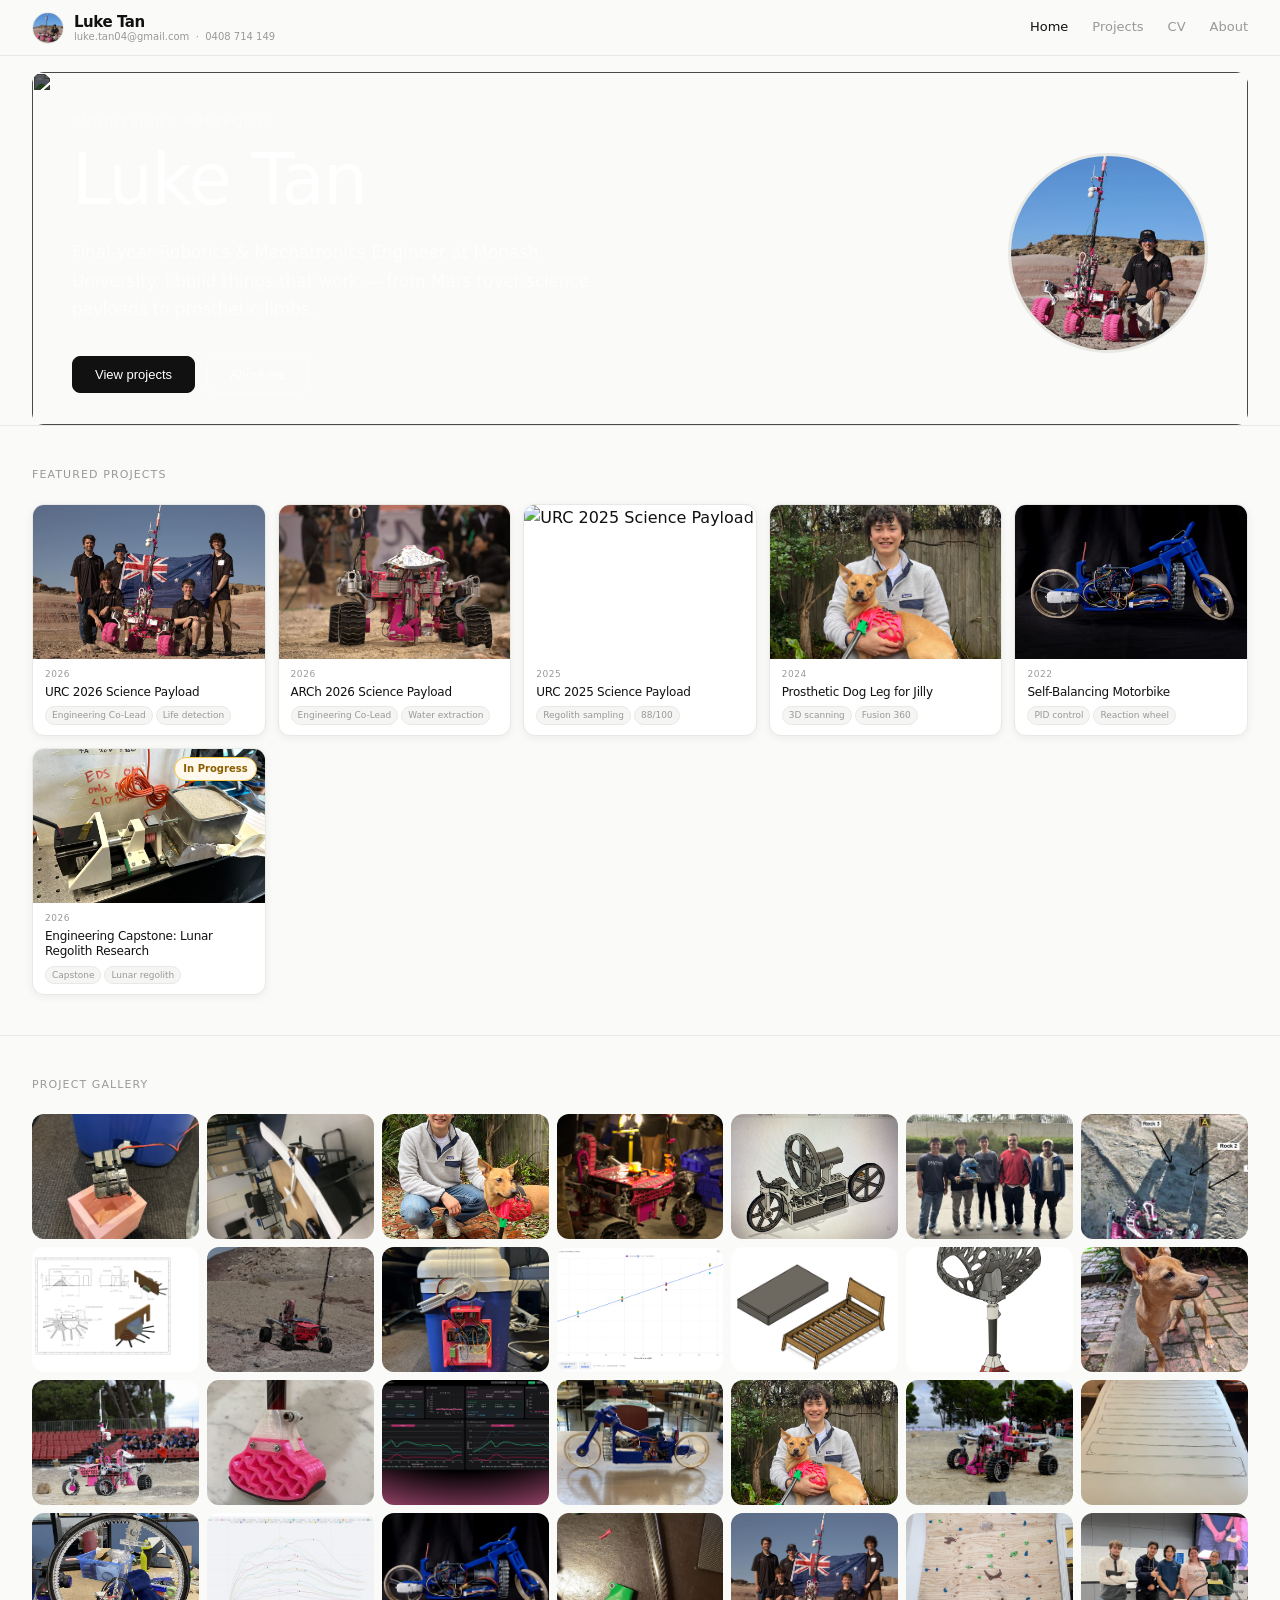
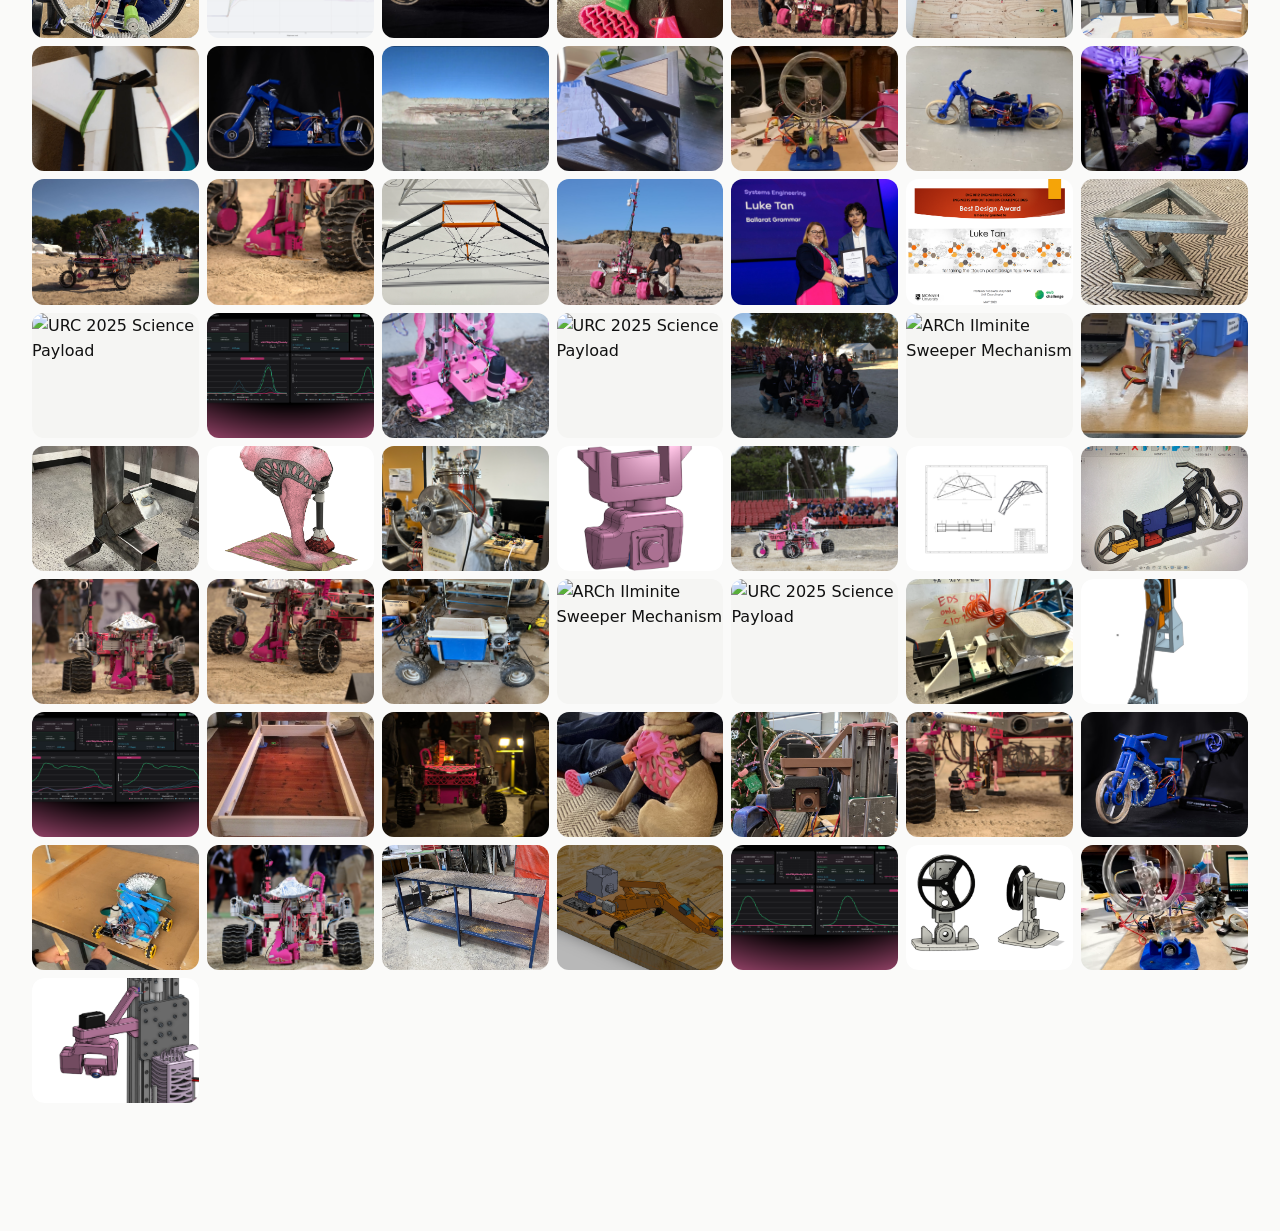
==== commit 12143161: "updated" ====
--- a/index.html
+++ b/index.html
@@ -4,7 +4,7 @@
   <meta charset="UTF-8" />
   <meta name="viewport" content="width=device-width, initial-scale=1.0" />
   <title>Luke Tan — Engineering Portfolio</title>
-  <link rel="stylesheet" href="style.css?v=5" />
+  <link rel="stylesheet" href="style.css?v=7" />
   <script src="data/site.js?v=3"></script>
   <script type="text/javascript">
     (function(c,l,a,r,i,t,y){
@@ -84,6 +84,7 @@
       <div class="detail-stats" id="d-stats"></div>
       <div class="detail-body" id="d-body"></div>
       <div id="d-steps"></div>
+      <div id="d-flowchart"></div>
     </div>
     <!-- Right: images -->
     <div class="detail-right">
@@ -138,9 +139,30 @@
   </div>
 </main>
 
+<!-- ─── INTERACTIVE PAYLOAD FLOWCHART (full page) ──────── -->
+<main id="page-flow" class="page">
+  <button class="back-btn" id="flow-back-btn" onclick="closeFlow()">&#8592; Back to project</button>
+  <div class="flow-wrap">
+    <div class="flow-head">
+      <p class="eyebrow" id="flow-eyebrow"></p>
+      <h1 id="flow-title"></h1>
+      <p id="flow-sub"></p>
+    </div>
+    <div class="flow-track" id="flow-track"></div>
+    <div class="flow-detail" id="flow-detail"></div>
+    <div class="flow-controls">
+      <button class="flow-btn" id="flow-prev-btn" onclick="flowPrev()">&#8592;&nbsp; Prev</button>
+      <span class="flow-step-count" id="flow-step-count"></span>
+      <button class="flow-btn" id="flow-next-btn" onclick="flowNext()">Next &nbsp;&#8594;</button>
+    </div>
+  </div>
+</main>
+
 <!-- ─── SCRIPTS ───────────────────────────────────────── -->
-<script src="data/projects.js?v=8"></script>
+<script src="data/projects.js?v=9"></script>
 <script src="data/resume.js?v=5"></script>
+<script src="data/flow-icons.js?v=1"></script>
+<script src="data/flowcharts.js?v=1"></script>
 <script>
 
 // ── Skills — edit labels and pct values (0–100) ──────────
@@ -176,6 +198,11 @@
   ]
 };
 
+// ── Interactive payload flowchart data ──────────────────
+// Icon library lives in data/flow-icons.js (window.FLOW_ICONS) and the
+// editable content in data/flowcharts.js (window.FLOWCHARTS) — both loaded
+// above, before this script, so the router can render them on first load.
+
 // ── Router ──────────────────────────────────────────────
 let previousPage = 'projects';
 
@@ -185,7 +212,7 @@
   document.getElementById('page-' + pageId).classList.add('active');
   document.querySelectorAll('[data-page="' + pageId + '"]').forEach(el => el.classList.add('active'));
   window.scrollTo(0, 0);
-  if (pageId !== 'detail') previousPage = pageId;
+  if (pageId !== 'detail' && pageId !== 'flow') previousPage = pageId;
   if (pageId === 'home') animateBars();
   if (pageId === 'admin') adminInit();
 }
@@ -273,6 +300,23 @@
     stepsEl.innerHTML = '';
   }
 
+  // Interactive flowchart launcher (only for projects with a flowchart defined)
+  const flowEl = document.getElementById('d-flowchart');
+  const fc = (window.FLOWCHARTS || {})[p.id];
+  if (fc) {
+    flowEl.innerHTML = `
+      <div class="d-flow-cta">
+        <div class="d-flow-cta-text">
+          <p class="section-label" style="margin:0 0 .4rem">Interactive</p>
+          <h5>${fc.ctaTitle}</h5>
+          <p>${fc.ctaSub}</p>
+        </div>
+        <button class="btn-primary flow-launch-btn" onclick="openFlow('${p.id}')">${fc.ctaButton}</button>
+      </div>`;
+  } else {
+    flowEl.innerHTML = '';
+  }
+
   showPage('detail');
   window.location.hash = 'project/' + id;
 }
@@ -548,6 +592,7 @@
   if (hash === 'cv')            { showPage('cv'); return; }
   if (hash === 'about')         { showPage('about'); return; }
   if (hash.startsWith('project/')) { showDetail(hash.replace('project/', '')); return; }
+  if (hash.startsWith('flow/'))    { showFlow(hash.replace('flow/', '')); return; }
   if (hash === 'admin') { showPage('admin'); return; }
 }
 
@@ -677,6 +722,121 @@
     if (e.key === 'ArrowRight') lbNav(1);
   }
 });
+
+// ── Interactive payload flowchart (full page) ─────────────
+// Reached ONLY via the launcher button on a project detail page → showFlow(id).
+// Data lives in the head script so it exists before the router runs.
+// 'openFlow' kept as an alias for backwards-compatibility with the button.
+function openFlow(id) { showFlow(id); }
+
+function showFlow(id) {
+  const fc = (window.FLOWCHARTS || {})[id];
+  if (!fc) { showPage('home'); window.location.hash = ''; return; }
+  window._flow = { id, fc, stages: fc.stages, active: 0 };
+  const proj = (window.PROJECTS || []).find(p => p.id === id);
+  document.getElementById('flow-eyebrow').textContent = proj ? proj.title : '';
+  document.getElementById('flow-title').innerHTML = fc.title;
+  document.getElementById('flow-sub').innerHTML   = fc.subtitle;
+  flowRender();
+  showPage('flow');
+  window.location.hash = 'flow/' + id;
+}
+
+function closeFlow() {
+  const id = window._flow && window._flow.id;
+  if (id) showDetail(id);
+  else { showPage('projects'); window.location.hash = 'projects'; }
+}
+
+// Render a stage's media (images → lightbox, videos → player) — mirrors the
+// project gallery so adding media to a stage behaves identically.
+function flowMediaHTML(media) {
+  let imgIdx = 0;
+  return media.map(m => {
+    if (m.type === 'image') {
+      const idx = imgIdx++;
+      return `<div class="flow-media-item" onclick="openLightbox(${idx})"><img src="${m.src}" alt="" loading="lazy" /></div>`;
+    }
+    if (m.type === 'embed') {
+      let embedSrc = m.src;
+      const ytShort  = embedSrc.match(/youtu\.be\/([^?&]+)/);
+      const ytWatch  = embedSrc.match(/youtube\.com\/watch\?.*v=([^&]+)/);
+      const ytShorts = embedSrc.match(/youtube\.com\/shorts\/([^?&]+)/);
+      if (ytShort)       embedSrc = `https://www.youtube.com/embed/${ytShort[1]}`;
+      else if (ytWatch)  embedSrc = `https://www.youtube.com/embed/${ytWatch[1]}`;
+      else if (ytShorts) embedSrc = `https://www.youtube.com/embed/${ytShorts[1]}`;
+      const ytMatch = embedSrc.match(/youtube\.com\/embed\/([^?&]+)/);
+      if (ytMatch) {
+        const vid      = ytMatch[1];
+        const thumb    = `https://img.youtube.com/vi/${vid}/maxresdefault.jpg`;
+        const embedUrl = `https://www.youtube.com/embed/${vid}?autoplay=1&rel=0`;
+        return `<div class="flow-media-item flow-media-item--embed" onclick="loadYT('${vid}','${embedUrl}')">
+          <img src="${thumb}" alt="" loading="lazy" onerror="this.src='https://img.youtube.com/vi/${vid}/hqdefault.jpg'" />
+          <div class="yt-play-btn" aria-label="Play video"><svg viewBox="0 0 68 48" width="68" height="48"><path d="M66.52 7.74c-.78-2.93-2.49-5.41-5.42-6.19C55.79.13 34 0 34 0S12.21.13 6.9 1.55c-2.93.78-4.63 3.26-5.42 6.19C.06 13.05 0 24 0 24s.06 10.95 1.48 16.26c.78 2.93 2.49 5.41 5.42 6.19C12.21 47.87 34 48 34 48s21.79-.13 27.1-1.55c2.93-.78 4.64-3.26 5.42-6.19C67.94 34.95 68 24 68 24s-.06-10.95-1.48-16.26z" fill="#f00"/><path d="M45 24 27 14v20" fill="#fff"/></svg></div>
+        </div>`;
+      }
+      return `<div class="flow-media-item flow-media-item--embed"><iframe src="${embedSrc}" frameborder="0" allowfullscreen loading="lazy"></iframe></div>`;
+    }
+    return '';
+  }).join('');
+}
+
+function flowRender() {
+  const f = window._flow; if (!f) return;
+  const stages = f.stages;
+
+  // Stage track — static connectors (styled in CSS)
+  document.getElementById('flow-track').innerHTML = stages.map((s, i) => {
+    const cls  = i === f.active ? ' active' : (i < f.active ? ' done' : '');
+    const conn = i > 0 ? `<div class="flow-conn"></div>` : '';
+    const icon = (window.FLOW_ICONS || {})[s.iconKey] || '';
+    return `${conn}<button class="flow-node${cls}" onclick="flowGo(${i})" aria-label="${s.title}">
+      <span class="flow-node-num">${i + 1}</span>
+      <span class="flow-node-icon">${icon}</span>
+      <span class="flow-node-title">${s.title}</span>
+    </button>`;
+  }).join('');
+
+  // Active stage detail + media
+  const s = stages[f.active];
+  const media = s.media || [];
+  window._lbImages = media.filter(m => m.type === 'image').map(m => m.src);
+  const detailEl = document.getElementById('flow-detail');
+  detailEl.className = 'flow-detail' + (media.length ? '' : ' flow-detail--nomedia');
+  detailEl.innerHTML = `
+    <div class="flow-detail-text">
+      <span class="flow-detail-badge">Step ${f.active + 1} of ${stages.length}</span>
+      <h2>${s.title}</h2>
+      <p class="flow-detail-short">${s.short}</p>
+      <div class="flow-detail-body">${s.detail}</div>
+    </div>
+    ${media.length ? `<div class="flow-detail-media">${flowMediaHTML(media)}</div>` : ''}`;
+
+  // Controls
+  document.getElementById('flow-prev-btn').disabled = f.active === 0;
+  document.getElementById('flow-next-btn').disabled = f.active === stages.length - 1;
+  document.getElementById('flow-step-count').textContent = `${f.active + 1} / ${stages.length}`;
+}
+
+function flowGo(i) {
+  const f = window._flow; if (!f) return;
+  f.active = Math.max(0, Math.min(f.stages.length - 1, i));
+  flowRender();
+  const node = document.querySelectorAll('.flow-node')[f.active];
+  if (node) node.scrollIntoView({ inline: 'center', block: 'nearest', behavior: 'smooth' });
+}
+
+function flowNext() { const f = window._flow; if (f) flowGo(f.active + 1); }
+function flowPrev() { const f = window._flow; if (f) flowGo(f.active - 1); }
+
+document.addEventListener('keydown', function(e) {
+  if (!document.getElementById('page-flow').classList.contains('active')) return;
+  // Don't hijack arrows while a lightbox or video player is open over the page
+  if (document.getElementById('lightbox').style.display === 'flex') return;
+  if (document.getElementById('video-modal').style.display === 'flex') return;
+  if (e.key === 'ArrowRight') flowNext();
+  if (e.key === 'ArrowLeft')  flowPrev();
+});
 </script>
 </body>
 </html>
--- a/style.css
+++ b/style.css
@@ -1245,3 +1245,209 @@
   border-top: 1px solid #f0f0f0;
   margin-top: 0.25rem;
 }
+
+/* ── Interactive Payload Flowchart ────────────────── */
+/* Launcher card on the project detail page */
+.d-flow-cta {
+  margin-top: 2.5rem;
+  border: 1px solid var(--gray2);
+  border-radius: var(--radius);
+  padding: 1.25rem 1.5rem;
+  display: flex;
+  align-items: center;
+  justify-content: space-between;
+  gap: 1.5rem;
+  background: var(--gray1);
+}
+.d-flow-cta h5 { font-size: 15px; font-weight: 600; margin-bottom: 0.3rem; }
+.d-flow-cta-text p { font-size: 13px; color: var(--gray4); line-height: 1.5; max-width: 48ch; }
+.flow-launch-btn { white-space: nowrap; flex-shrink: 0; }
+
+/* Full-page layout (#page-flow) */
+.flow-wrap {
+  max-width: var(--max-w);
+  margin: 0 auto;
+  padding: 0.5rem var(--pad) 4rem;
+}
+.flow-head { margin-bottom: 2rem; max-width: 760px; }
+.flow-head .eyebrow { margin-bottom: 0.5rem; }
+.flow-head h1 { font-size: clamp(1.6rem, 4vw, 2.4rem); font-weight: 600; line-height: 1.15; }
+.flow-head p { font-size: 14px; color: var(--gray4); margin-top: 0.6rem; max-width: 64ch; }
+
+/* Stage track */
+.flow-track {
+  display: flex;
+  align-items: flex-start;
+  margin: 0 0 2rem;
+  overflow-x: auto;
+  padding-bottom: 6px;
+}
+.flow-node {
+  flex: 1 1 0;
+  min-width: 94px;
+  display: flex;
+  flex-direction: column;
+  align-items: center;
+  gap: 9px;
+  background: none;
+  border: none;
+  cursor: pointer;
+  padding: 2px 6px;
+}
+.flow-node-num {
+  width: 28px;
+  height: 28px;
+  border-radius: 50%;
+  display: flex;
+  align-items: center;
+  justify-content: center;
+  font-size: 12px;
+  font-weight: 600;
+  background: var(--gray1);
+  border: 2px solid var(--gray2);
+  color: var(--gray3);
+  transition: background 0.2s, border-color 0.2s, color 0.2s;
+}
+.flow-node-icon {
+  width: 48px;
+  height: 48px;
+  border-radius: 12px;
+  display: flex;
+  align-items: center;
+  justify-content: center;
+  background: var(--gray1);
+  border: 1px solid var(--gray2);
+  color: var(--gray3);
+  transition: background 0.2s, border-color 0.2s, color 0.2s;
+}
+.flow-node-icon svg { width: 25px; height: 25px; }
+.flow-node-title {
+  font-size: 11px;
+  color: var(--gray3);
+  text-align: center;
+  line-height: 1.3;
+  transition: color 0.2s;
+}
+.flow-node.done .flow-node-num { border-color: var(--black); color: var(--black); }
+.flow-node.done .flow-node-icon { border-color: var(--gray3); color: var(--gray4); }
+.flow-node.active .flow-node-num { background: var(--black); border-color: var(--black); color: #fff; }
+.flow-node.active .flow-node-icon { background: var(--black); border-color: var(--black); color: #fff; }
+.flow-node.active .flow-node-title { color: var(--black); font-weight: 600; }
+.flow-node:hover:not(.active) .flow-node-icon { border-color: var(--gray3); color: var(--gray4); }
+.flow-node:hover:not(.active) .flow-node-title { color: var(--gray4); }
+
+/* Static connectors between stage nodes */
+.flow-conn {
+  flex: 0 0 30px;
+  height: 2px;
+  margin-top: 13px;
+  background: var(--gray2);
+  border-radius: 2px;
+}
+
+/* Detail panel — text alongside a media gallery */
+.flow-detail {
+  background: var(--gray1);
+  border-radius: var(--radius);
+  padding: clamp(1.5rem, 3vw, 2.25rem);
+  display: grid;
+  grid-template-columns: 1fr 1fr;
+  gap: clamp(1.5rem, 3vw, 2.5rem);
+  align-items: start;
+}
+.flow-detail--nomedia { grid-template-columns: 1fr; }
+.flow-detail--nomedia .flow-detail-text { max-width: 70ch; }
+.flow-detail-badge {
+  display: inline-block;
+  font-size: 10px;
+  font-weight: 600;
+  letter-spacing: 0.08em;
+  text-transform: uppercase;
+  color: var(--gray3);
+  margin-bottom: 0.6rem;
+}
+.flow-detail-text h2 { font-size: 1.5rem; font-weight: 600; margin-bottom: 0.3rem; }
+.flow-detail-short { font-size: 14px; color: var(--gray4); margin-bottom: 1.1rem; }
+.flow-detail-body p { font-size: 14px; color: var(--gray4); line-height: 1.7; margin-bottom: 0.7rem; }
+.flow-detail-body ul { margin: 0.5rem 0 0.5rem 1.1rem; }
+.flow-detail-body li { font-size: 14px; color: var(--gray4); line-height: 1.6; margin-bottom: 0.35rem; }
+.flow-detail-body strong { color: var(--black); font-weight: 600; }
+
+/* Per-stage media gallery */
+.flow-detail-media {
+  display: grid;
+  grid-template-columns: repeat(2, 1fr);
+  gap: 10px;
+  position: sticky;
+  top: calc(var(--nav-h) + 1rem);
+}
+.flow-media-item {
+  position: relative;
+  border-radius: 10px;
+  overflow: hidden;
+  background: var(--gray2);
+  cursor: zoom-in;
+  aspect-ratio: 4 / 3;
+}
+.flow-media-item img { width: 100%; height: 100%; object-fit: cover; }
+.flow-media-item--embed { cursor: pointer; }
+.flow-media-item--embed iframe { width: 100%; height: 100%; border: 0; }
+.flow-media-item .yt-play-btn {
+  position: absolute;
+  inset: 0;
+  margin: auto;
+  width: 54px;
+  height: 38px;
+  display: flex;
+  align-items: center;
+  justify-content: center;
+  pointer-events: none;
+}
+.flow-media-item .yt-play-btn svg { width: 54px; height: 38px; filter: drop-shadow(0 1px 4px rgba(0,0,0,0.3)); }
+/* A lone media item shouldn't blow up to full width */
+.flow-detail-media:has(.flow-media-item:only-child) { grid-template-columns: 1fr; }
+
+/* Controls */
+.flow-controls {
+  display: flex;
+  align-items: center;
+  gap: 1rem;
+  margin-top: 1.75rem;
+}
+.flow-step-count { font-size: 13px; color: var(--gray3); font-variant-numeric: tabular-nums; }
+.flow-btn {
+  font-size: 13px;
+  padding: 10px 20px;
+  border-radius: 8px;
+  cursor: pointer;
+  border: 1px solid var(--gray2);
+  background: #fff;
+  color: var(--black);
+  transition: border-color 0.15s;
+}
+.flow-btn:hover:not(:disabled) { border-color: var(--black); }
+.flow-btn:disabled { opacity: 0.4; cursor: default; }
+
+/* Mobile / tablet — stack launcher, vertical track, single-column detail */
+@media (max-width: 820px) {
+  .flow-detail { grid-template-columns: 1fr; }
+  .flow-detail-media { position: static; }
+}
+@media (max-width: 640px) {
+  .d-flow-cta { flex-direction: column; align-items: flex-start; }
+  .flow-track { flex-direction: column; align-items: stretch; }
+  .flow-node {
+    flex-direction: row;
+    justify-content: flex-start;
+    gap: 14px;
+    min-width: 0;
+    padding: 4px 0;
+  }
+  .flow-node-title { text-align: left; font-size: 14px; }
+  .flow-conn {
+    width: 2px;
+    height: 20px;
+    flex: 0 0 20px;
+    margin: 0 0 0 13px;
+  }
+}
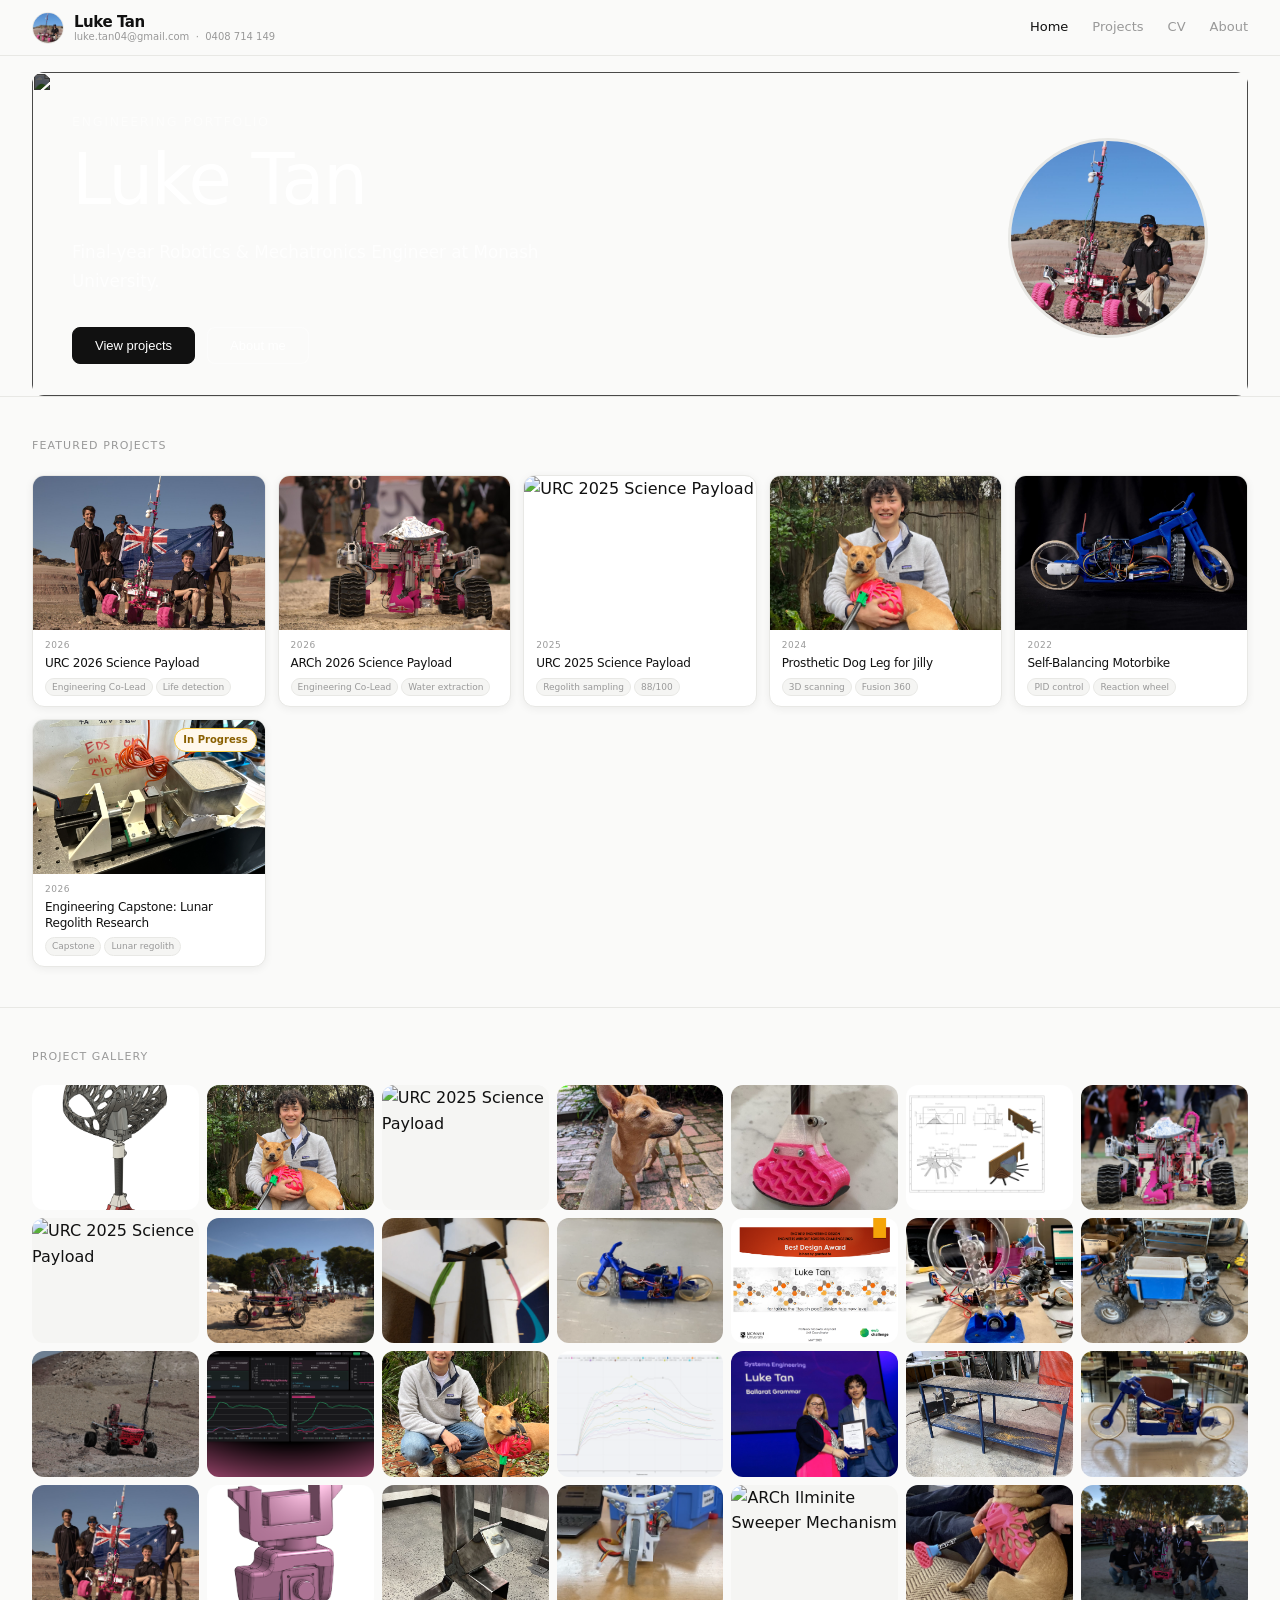
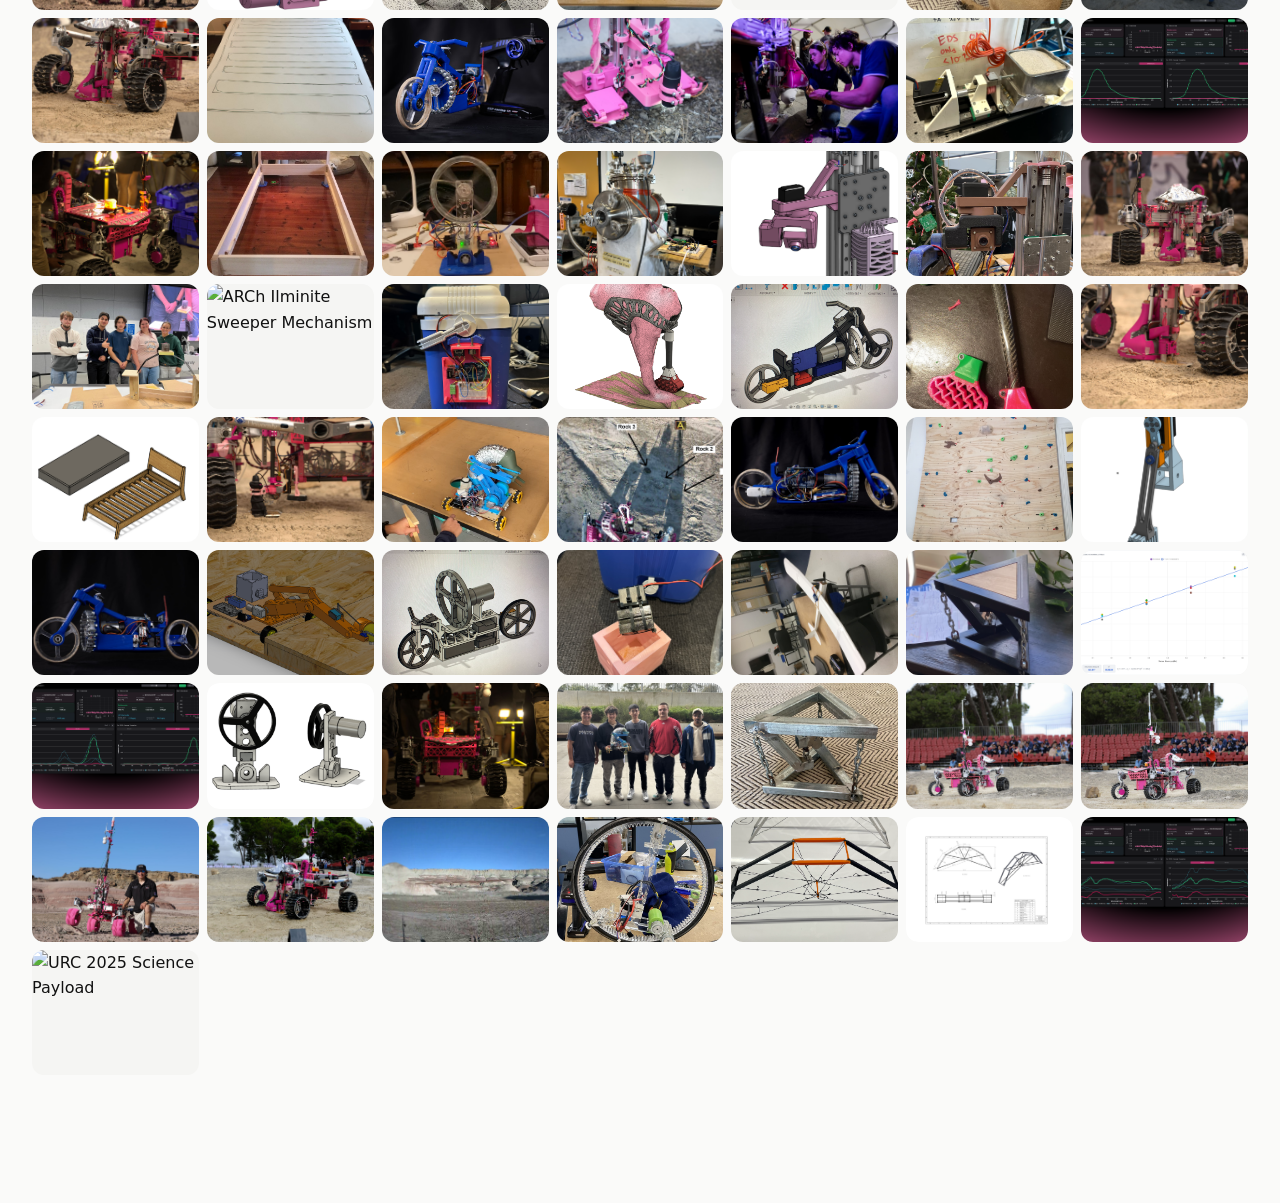
==== commit 2025a4ce: "updated" ====
--- a/index.html
+++ b/index.html
@@ -4,7 +4,7 @@
   <meta charset="UTF-8" />
   <meta name="viewport" content="width=device-width, initial-scale=1.0" />
   <title>Luke Tan — Engineering Portfolio</title>
-  <link rel="stylesheet" href="style.css?v=7" />
+  <link rel="stylesheet" href="style.css?v=8" />
   <script src="data/site.js?v=3"></script>
   <script type="text/javascript">
     (function(c,l,a,r,i,t,y){
@@ -42,7 +42,7 @@
     <div class="hero">
       <p class="eyebrow">Engineering Portfolio</p>
       <h1>Luke Tan</h1>
-      <p class="tagline">Final-year Robotics & Mechatronics Engineer at Monash University. I build things that work — from Mars rover science payloads to prosthetic limbs.</p>
+      <p class="tagline">Final-year Robotics & Mechatronics Engineer at Monash University.</p>
       <div class="cta-row">
         <button class="btn-primary" data-page="projects">View projects</button>
         <button class="btn-secondary" data-page="about">About me</button>
@@ -82,9 +82,9 @@
         <div class="d-tags" id="d-tags"></div>
       </div>
       <div class="detail-stats" id="d-stats"></div>
+      <div id="d-flowchart"></div>
       <div class="detail-body" id="d-body"></div>
       <div id="d-steps"></div>
-      <div id="d-flowchart"></div>
     </div>
     <!-- Right: images -->
     <div class="detail-right">
@@ -180,19 +180,19 @@
 // ── Education & experience — edit here ───────────────────
 window.ABOUT = {
   items: [
-    { type: 'edu', sortYear: 2023, period: '2023 – present',
+    { type: 'exp', current: true,  sortYear: 2024, period: '2024 – present',
+      title: 'Nova Rover — Science Lead',
+      sub:   'Monash University Rover Challenge team' },
+    { type: 'edu', current: true,  sortYear: 2023, period: '2023 – present',
       title: 'Monash University',
       sub:   'BE (Hons) Robotics & Mechatronics · AI stream · HD average' },
-    { type: 'exp', sortYear: 2024, period: '2024 – present',
-      title: 'Nova Rover — Science Lead',
-      sub:   'Monash University Rover Challenge team' },
-    { type: 'exp', sortYear: 2024, period: 'Nov 2024 – Aug 2025',
+    { type: 'exp', current: true,  sortYear: 2025, period: '2025 – present',
+      title: 'Worley — Engineering Intern',
+      sub:   'Rail engineering, NTG project' },
+    { type: 'exp', current: false, sortYear: 2024, period: 'Nov 2024 – Aug 2025',
       title: 'Starfire Snowboards — Engineering Intern',
       sub:   'CAD and prototype design for electric snowboards' },
-    { type: 'exp', sortYear: 2023, period: '2023 – present',
-      title: 'Worley — Engineering Intern',
-      sub:   'Rail engineering, NTG project' },
-    { type: 'edu', sortYear: 2010, period: '2010 – 2022',
+    { type: 'edu', current: false, sortYear: 2010, period: '2010 – 2022',
       title: 'Ballarat Grammar',
       sub:   'VCE · Systems Engineering 50 · ATAR 98.15' },
   ]
@@ -264,7 +264,7 @@
         const ytMatch = embedSrc.match(/youtube\.com\/embed\/([^?&]+)/);
         if (ytMatch) {
           const vid = ytMatch[1];
-          const thumb = `https://img.youtube.com/vi/${vid}/maxresdefault.jpg`;
+          const thumb = `https://img.youtube.com/vi/${vid}/hqdefault.jpg`;
           const embedUrl = `https://www.youtube.com/embed/${vid}?autoplay=1&rel=0`;
           return `<div class="media-item media-item--embed yt-thumb-item" id="yt-${vid}" onclick="loadYT('${vid}','${embedUrl}')" style="${spanStyle}cursor:pointer;position:relative">
             <img src="${thumb}" alt="YouTube video" style="width:100%;height:100%;object-fit:cover;display:block" />
@@ -319,6 +319,18 @@
 
   showPage('detail');
   window.location.hash = 'project/' + id;
+
+  if (p.autoplayVideo) {
+    let src = p.autoplayVideo;
+    const _s = src.match(/youtu\.be\/([^?&]+)/);
+    const _w = src.match(/youtube\.com\/watch\?.*v=([^&]+)/);
+    const _sh = src.match(/youtube\.com\/shorts\/([^?&]+)/);
+    if (_s)  src = `https://www.youtube.com/embed/${_s[1]}`;
+    else if (_w)  src = `https://www.youtube.com/embed/${_w[1]}`;
+    else if (_sh) src = `https://www.youtube.com/embed/${_sh[1]}`;
+    const vidId = (src.match(/youtube\.com\/embed\/([^?&]+)/) || [])[1];
+    if (vidId) setTimeout(() => loadYT(vidId, `https://www.youtube.com/embed/${vidId}?autoplay=1&rel=0`), 400);
+  }
 }
 
 // ── Steps walkthrough ───────────────────────────────────
@@ -413,7 +425,10 @@
   const raw = window.ABOUT.items
     || [...(window.ABOUT.education||[]).map(e=>({...e,type:'edu'})),
         ...(window.ABOUT.experience||[]).map(e=>({...e,type:'exp'}))];
-  const items = [...raw].sort((a, b) => (b.sortYear||0) - (a.sortYear||0));
+  const items = [...raw].sort((a, b) => {
+    if (!!b.current !== !!a.current) return b.current ? 1 : -1;
+    return (b.sortYear||0) - (a.sortYear||0);
+  });
   document.getElementById('edu-list').innerHTML = `<div class="timeline">` + items.map(e => `
     <div class="tl-item ${e.type === 'exp' ? 'tl-exp' : ''}">
       ${e.period ? `<div class="tl-period">${e.period}</div>` : ''}
--- a/style.css
+++ b/style.css
@@ -572,7 +572,7 @@
 .tl-item::before {
   content: '';
   position: absolute;
-  left: -1.45rem;
+  left: -1.25rem;
   top: 5px;
   width: 12px;
   height: 12px;
@@ -1249,7 +1249,7 @@
 /* ── Interactive Payload Flowchart ────────────────── */
 /* Launcher card on the project detail page */
 .d-flow-cta {
-  margin-top: 2.5rem;
+  margin: 1.75rem 0 2rem;
   border: 1px solid var(--gray2);
   border-radius: var(--radius);
   padding: 1.25rem 1.5rem;
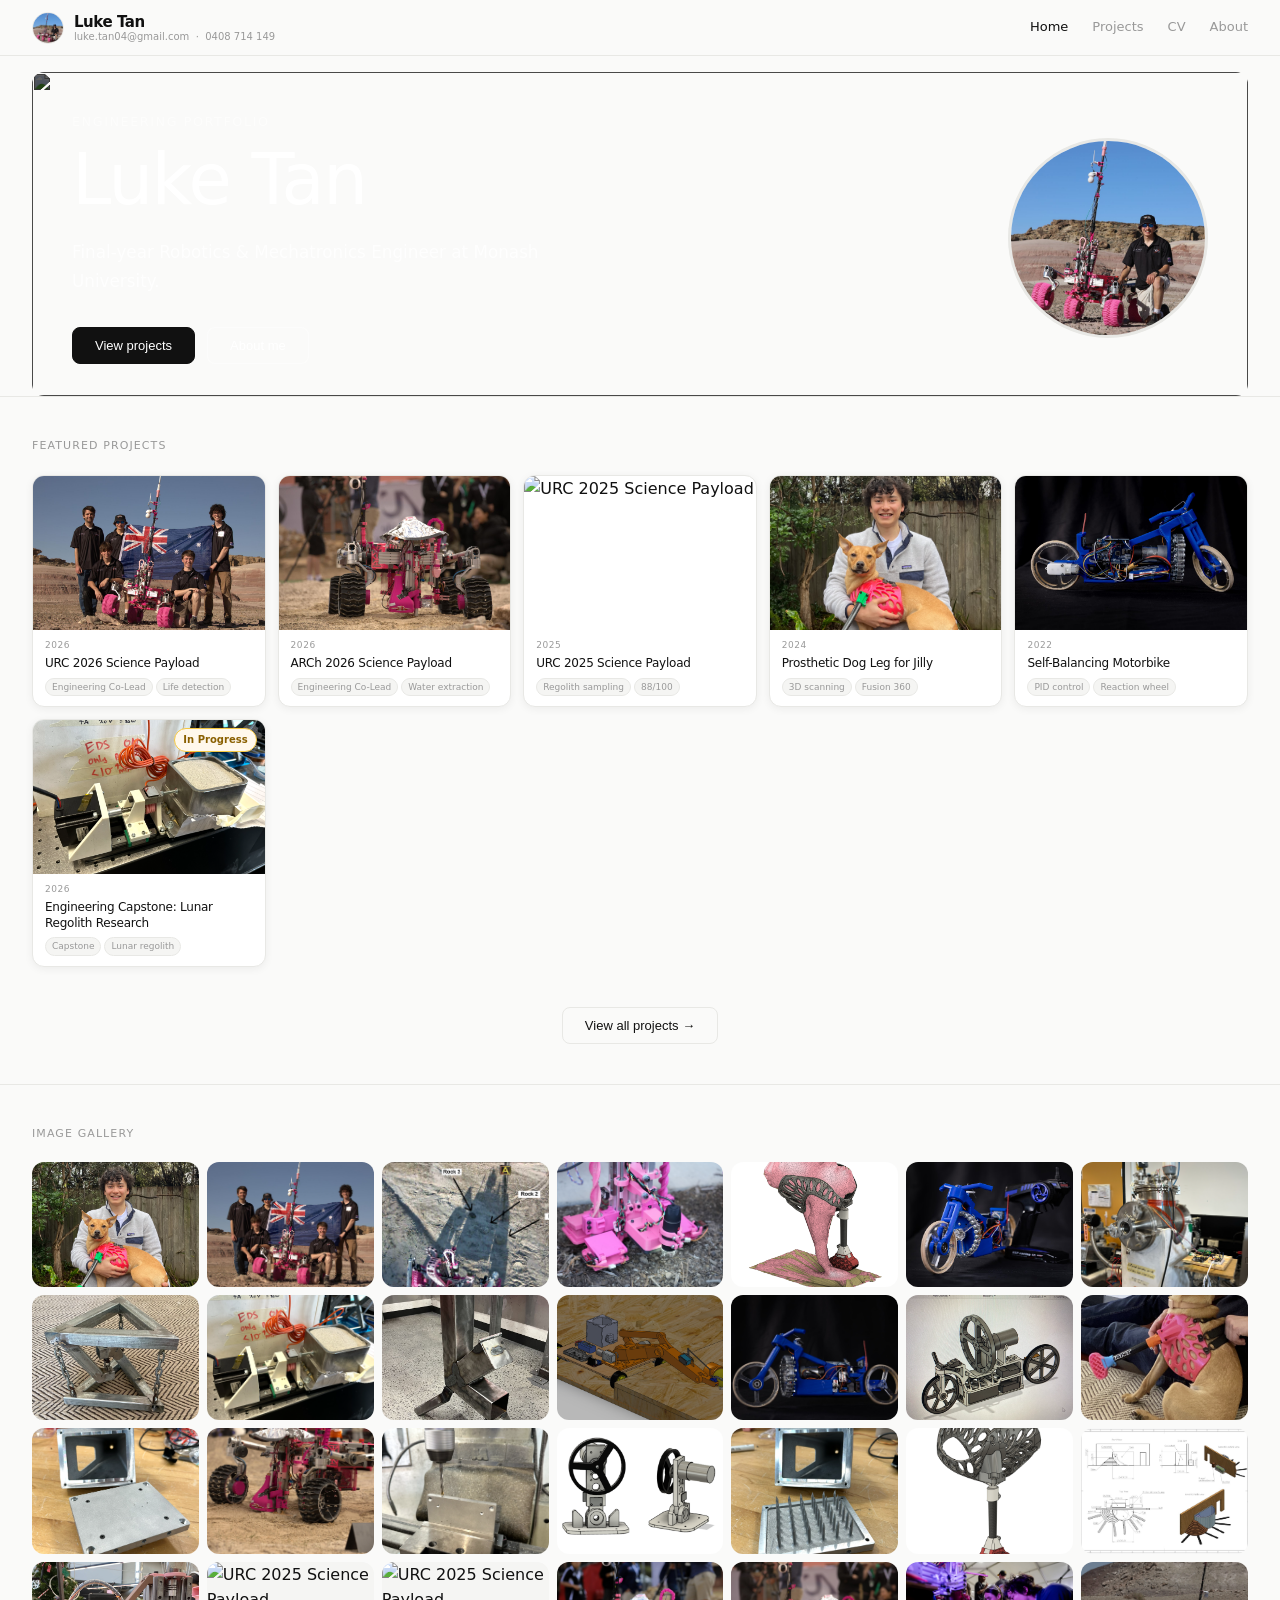
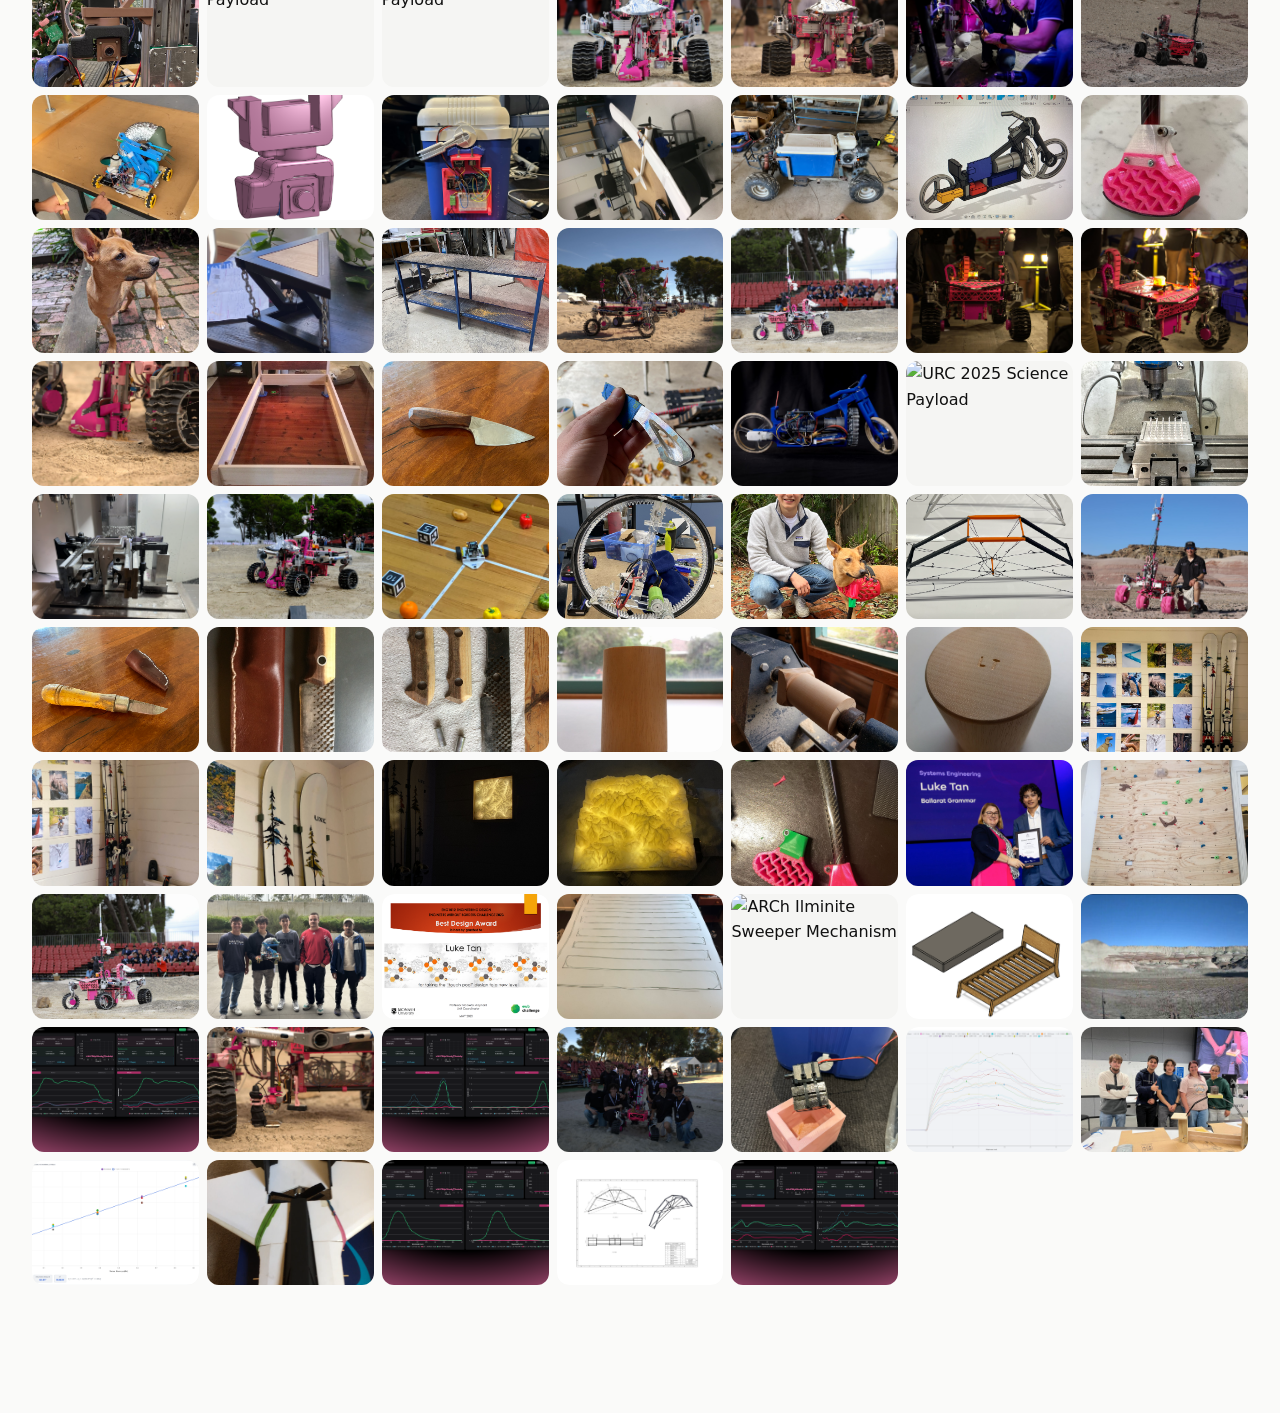
==== commit f6bab451: "updated" ====
--- a/index.html
+++ b/index.html
@@ -4,8 +4,8 @@
   <meta charset="UTF-8" />
   <meta name="viewport" content="width=device-width, initial-scale=1.0" />
   <title>Luke Tan — Engineering Portfolio</title>
-  <link rel="stylesheet" href="style.css?v=8" />
-  <script src="data/site.js?v=3"></script>
+  <link rel="stylesheet" href="style.css?v=9" />
+  <script src="data/site.js?v=4"></script>
   <script type="text/javascript">
     (function(c,l,a,r,i,t,y){
         c[a]=c[a]||function(){(c[a].q=c[a].q||[]).push(arguments)};
@@ -56,9 +56,12 @@
   <hr class="divider" />
   <p class="section-label">Featured projects</p>
   <div class="featured-grid" id="featured-grid"></div>
+  <div style="text-align:center; padding:0 var(--pad) 2.5rem;">
+    <button class="btn-secondary" data-page="projects">View all projects &#8594;</button>
+  </div>
 
   <hr class="divider" />
-  <p class="section-label">Project gallery</p>
+  <p class="section-label">Image gallery</p>
   <div class="proj-collage" id="proj-collage"></div>
 </main>
 
@@ -107,21 +110,14 @@
 
 <!-- ─── ABOUT ─────────────────────────────────────────── -->
 <main id="page-about" class="page">
-  <div class="resume-bar">
-    <span>Resume / CV</span>
-    <div class="resume-bar-actions">
-      <button class="btn-secondary" data-page="cv">View CV</button>
-      <a href="assets/cv.pdf" download class="btn-primary" style="text-decoration:none">&#8595; Download PDF</a>
-    </div>
-  </div>
   <div class="about-inner">
     <div class="about-layout">
       <div class="about-left">
         <h2>About me</h2>
         <p class="about-contact">luke.tan04@gmail.com &nbsp;·&nbsp; 0408 714 149</p>
-        <p>I'm a final-year Robotics & Mechatronics Engineering student at Monash University (AI stream), graduating in 2026 with a High Distinction average. I'm currently Science Lead on Monash Nova Rover, where I design and build science payloads for international rover competitions.</p>
-        <p>I've been building things since I was a kid — RC planes, bouldering walls, bed frames — and that maker instinct has carried into my engineering work. I care about systems that actually function under real conditions: dusty desert environments, tight competition timelines, and constrained budgets.</p>
-        <p>My technical focus is at the intersection of embedded systems, mechanical design, and robotics. I'm comfortable across the full stack — from Fusion 360 CAD through to firmware on ESP32 and STM32, CAN bus integration, and physical fabrication.</p>
+        <p>I'm a final-year Robotics and Mechatronics Engineering student at Monash University, on the AI stream, graduating in 2026 with a High Distinction average. I'm also Co-Science Lead on Monash Nova Rover, where I help design and build the science payloads we take to international rover competitions.</p>
+        <p>I've always just liked building things, and that never really stopped as I grew up, so engineering felt like a natural place to land. What I enjoy most is the hands-on side and the problem solving, especially when a project comes with unusual or awkward constraints that don't have an obvious answer and you have to think your way to something creative.</p>
+        <p>Most of my work has to hold up in the real world rather than just on paper: dusty desert competitions, tight deadlines, and limited budgets. I'm comfortable working across a lot of different engineering areas, from fabrication, CNC machining and CAD through to coding, firmware and electricals, which means I can take on a whole system from start to finish rather than just one part of it.</p>
         <div class="edu-list" id="edu-list"></div>
       </div>
       <div class="about-right">
@@ -160,7 +156,7 @@
 
 <!-- ─── SCRIPTS ───────────────────────────────────────── -->
 <script src="data/projects.js?v=9"></script>
-<script src="data/resume.js?v=5"></script>
+<script src="data/resume.js?v=6"></script>
 <script src="data/flow-icons.js?v=1"></script>
 <script src="data/flowcharts.js?v=1"></script>
 <script>
@@ -402,18 +398,37 @@
 }
 
 function renderCollage() {
-  const imgs = [];
+  // Map every project image src -> its project, so curated entries can be linked.
+  const lookup = {};
   window.PROJECTS.forEach(p => {
-    if (p.thumb) imgs.push({ src: p.thumb, id: p.id, title: p.title });
+    if (p.thumb) lookup[p.thumb] = { id: p.id, title: p.title };
     (p.media || []).forEach(m => {
-      if (m.type === 'image' && m.src !== p.thumb)
-        imgs.push({ src: m.src, id: p.id, title: p.title });
+      if (m.type === 'image') lookup[m.src] = lookup[m.src] || { id: p.id, title: p.title };
     });
   });
-  for (let i = imgs.length - 1; i > 0; i--) {
+
+  // Curated images (set in admin → Image Gallery) come first, in chosen order.
+  const curatedSrcs = (window.SITE && window.SITE.galleryImages) || [];
+  const curatedSet = new Set(curatedSrcs);
+  const curated = curatedSrcs
+    .filter(src => lookup[src])
+    .map(src => ({ src, id: lookup[src].id, title: lookup[src].title }));
+
+  // Everything not curated fills in after, shuffled.
+  const rest = [];
+  window.PROJECTS.forEach(p => {
+    if (p.thumb && !curatedSet.has(p.thumb)) rest.push({ src: p.thumb, id: p.id, title: p.title });
+    (p.media || []).forEach(m => {
+      if (m.type === 'image' && m.src !== p.thumb && !curatedSet.has(m.src))
+        rest.push({ src: m.src, id: p.id, title: p.title });
+    });
+  });
+  for (let i = rest.length - 1; i > 0; i--) {
     const j = Math.floor(Math.random() * (i + 1));
-    [imgs[i], imgs[j]] = [imgs[j], imgs[i]];
-  }
+    [rest[i], rest[j]] = [rest[j], rest[i]];
+  }
+
+  const imgs = curated.concat(rest);
   document.getElementById('proj-collage').innerHTML = imgs.map(img => `
     <div class="collage-item" onclick="showDetail('${img.id}')" title="${img.title}">
       <img src="${img.src}" alt="${img.title}" loading="lazy" />
@@ -494,7 +509,16 @@
       <div class="cv2-divider" style="margin-top:1rem"></div>
       <div class="cv2-sec" style="margin-top:1rem">
         <div class="cv2-sec-title">References</div>
-        <p class="cv2-contact-line">Available upon request.</p>
+        ${(r.references||[]).length
+          ? r.references.map(ref => `
+              <div style="margin-bottom:.6rem">
+                <p class="cv2-contact-line"><strong>${ref.name}</strong></p>
+                ${ref.title ? `<p class="cv2-contact-line">${ref.title}</p>` : ''}
+                ${ref.org   ? `<p class="cv2-contact-line">${ref.org}</p>`   : ''}
+                ${ref.phone ? `<p class="cv2-contact-line">${ref.phone}</p>` : ''}
+                ${ref.email ? `<p class="cv2-contact-line">${ref.email}</p>` : ''}
+              </div>`).join('')
+          : `<p class="cv2-contact-line">Available upon request.</p>`}
       </div>
     </div>`;
 
--- a/style.css
+++ b/style.css
@@ -617,7 +617,7 @@
 
 /* ── CV page wrapper — grey desk surface ─────────── */
 .cv-doc {
-  max-width: 820px;
+  max-width: calc(210mm + 3.5rem);
   margin: 2rem auto 4rem;
   background: #c8c8c4;
   border: none;
@@ -630,10 +630,11 @@
   gap: 1.75rem;
 }
 
-/* ── A4 page sheet ────────────────────────────────── */
+/* ── A4 page sheet (210mm × 297mm) ────────────────── */
 .cv-page {
-  width: 100%;
-  min-height: 900px;
+  width: 210mm;
+  max-width: 100%;
+  min-height: 297mm;
   background: #fff;
   box-shadow: 0 2px 20px rgba(0,0,0,0.22);
   overflow: hidden;
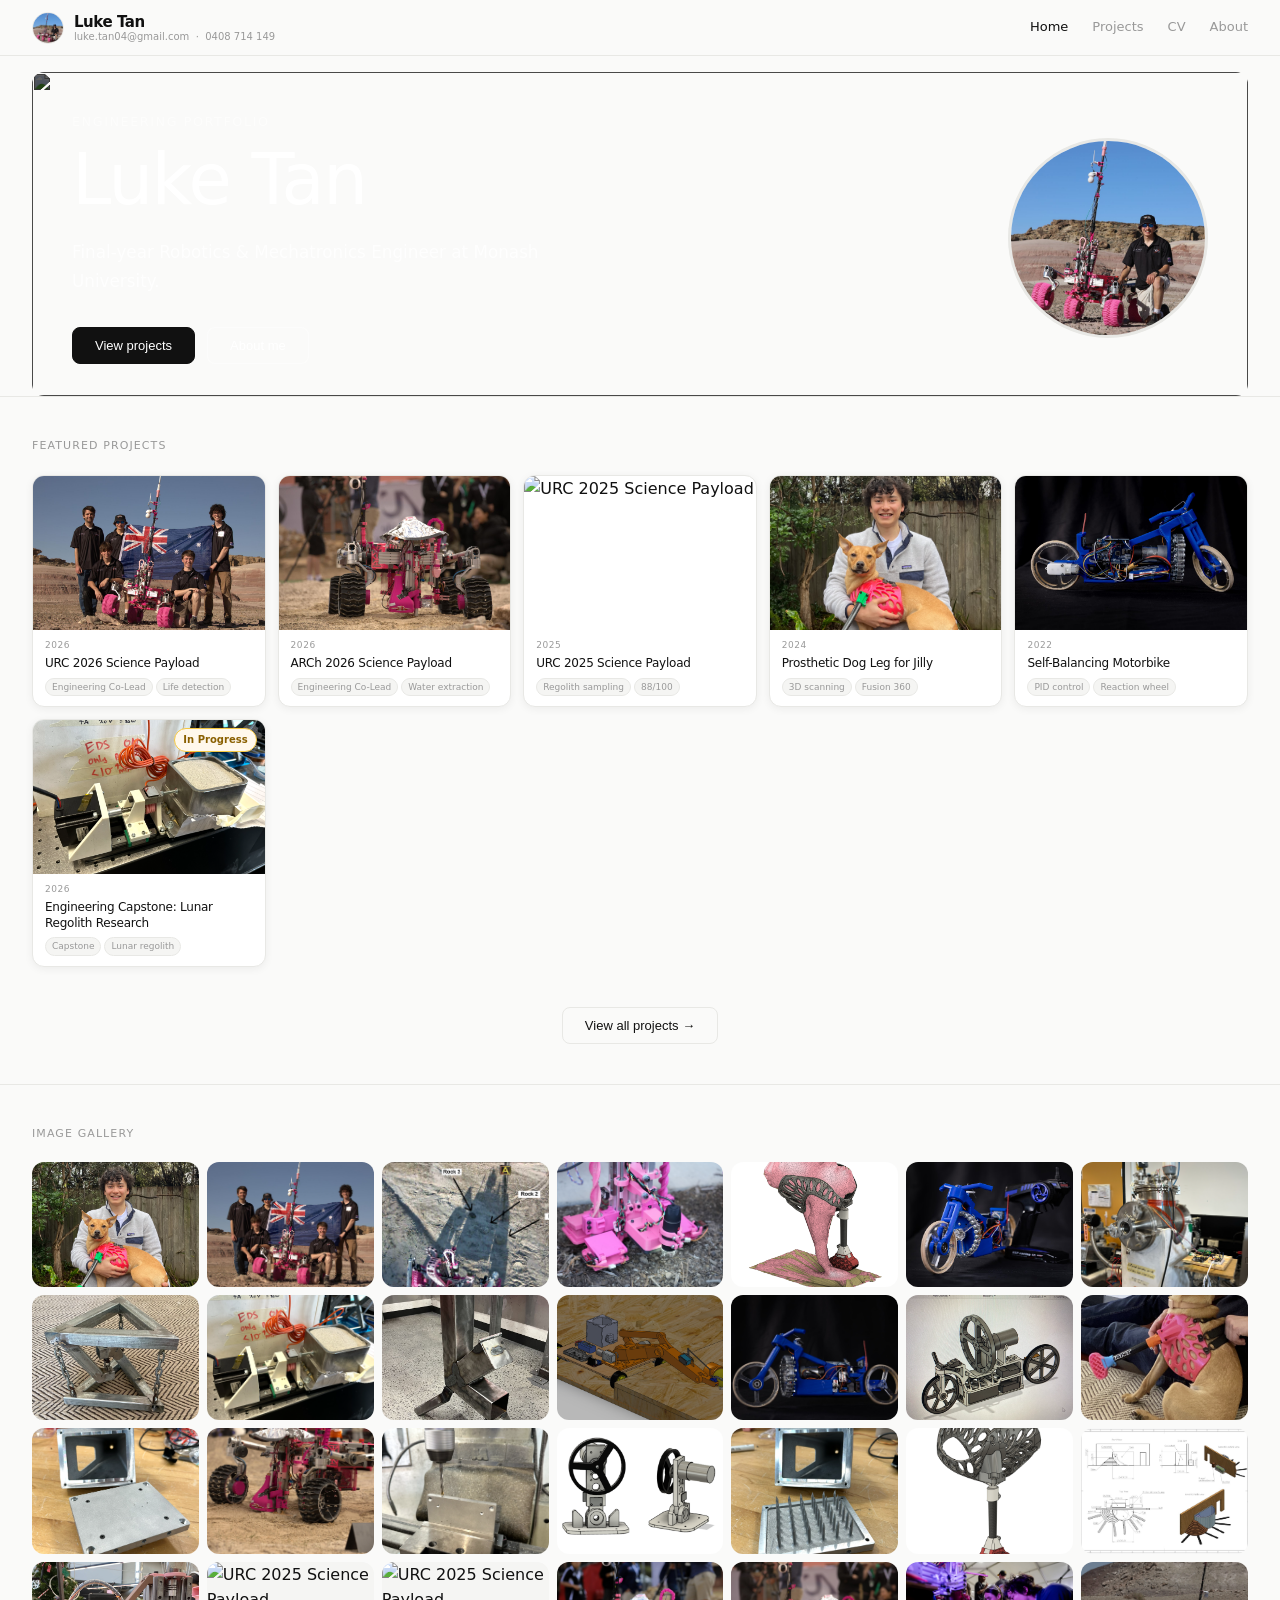
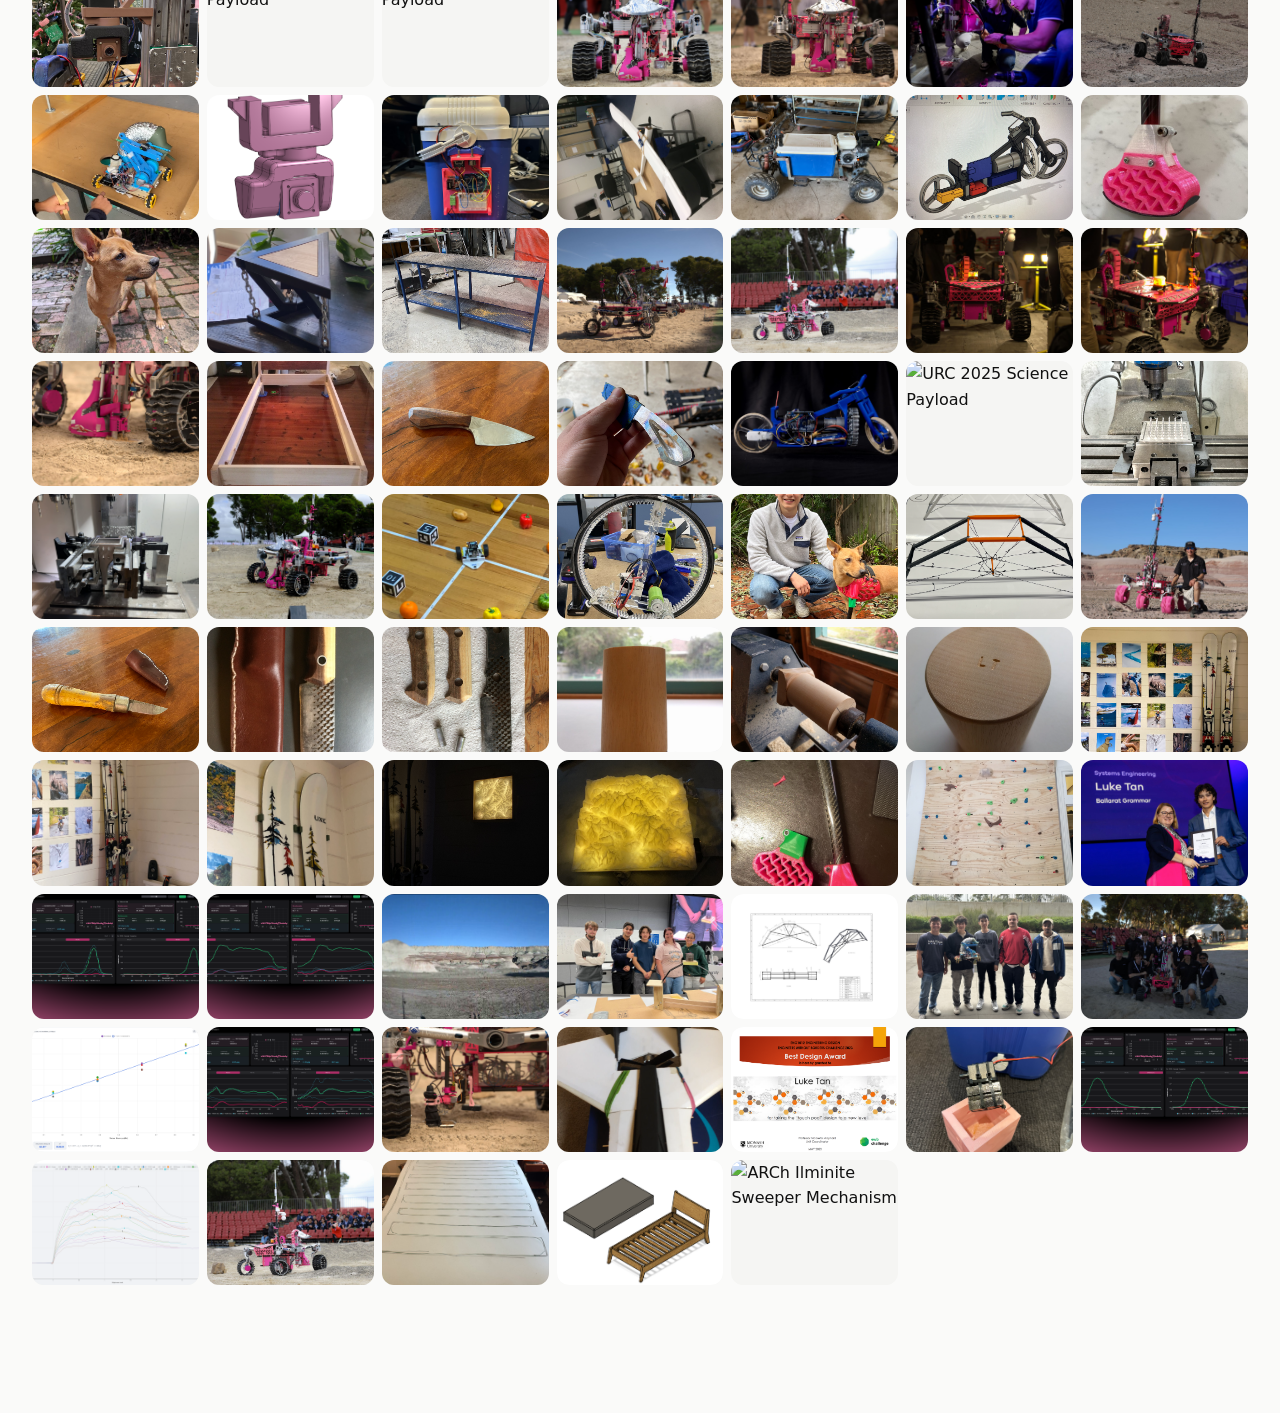
==== commit ad51395d: "updated" ====
--- a/index.html
+++ b/index.html
@@ -363,7 +363,7 @@
 }
 
 function renderFeatured() {
-  const featured = window.PROJECTS.filter(p => p.featured).slice(0, 6);
+  const featured = window.PROJECTS.filter(p => p.featured && !p.hidden).slice(0, 6);
   document.getElementById('featured-grid').innerHTML = featured.map(p => `
     <div class="proj-card" onclick="showDetail('${p.id}')">
       ${p.thumb ? `<div class="pc-thumb"><img src="${p.thumb}" alt="${p.title}" loading="lazy" />${inProgressBadge(p)}</div>` : inProgressBadge(p)}
@@ -388,8 +388,8 @@
       </div>
     </div>`;
   }
-  const eng  = window.PROJECTS.filter(p => (p.category || 'engineering') === 'engineering');
-  const arts = window.PROJECTS.filter(p => p.category === 'arts');
+  const eng  = window.PROJECTS.filter(p => !p.hidden && (p.category || 'engineering') === 'engineering');
+  const arts = window.PROJECTS.filter(p => !p.hidden && p.category === 'arts');
   document.getElementById('proj-grid-eng').innerHTML  = eng.map(cardHtml).join('');
   document.getElementById('proj-grid-arts').innerHTML = arts.map(cardHtml).join('');
   const artsLabel = document.getElementById('arts-label');
@@ -417,6 +417,7 @@
   // Everything not curated fills in after, shuffled.
   const rest = [];
   window.PROJECTS.forEach(p => {
+    if (p.hidden) return;
     if (p.thumb && !curatedSet.has(p.thumb)) rest.push({ src: p.thumb, id: p.id, title: p.title });
     (p.media || []).forEach(m => {
       if (m.type === 'image' && m.src !== p.thumb && !curatedSet.has(m.src))
@@ -620,7 +621,7 @@
 document.addEventListener('click', e => {
   const pageTarget = e.target.closest('[data-page]');
   if (pageTarget) { showPage(pageTarget.dataset.page); return; }
-  if (e.target.id === 'back-btn') { showPage(previousPage); window.location.hash = ''; }
+  if (e.target.id === 'back-btn') { showPage('projects'); window.location.hash = 'projects'; }
 });
 
 // ── Hash routing ─────────────────────────────────────────
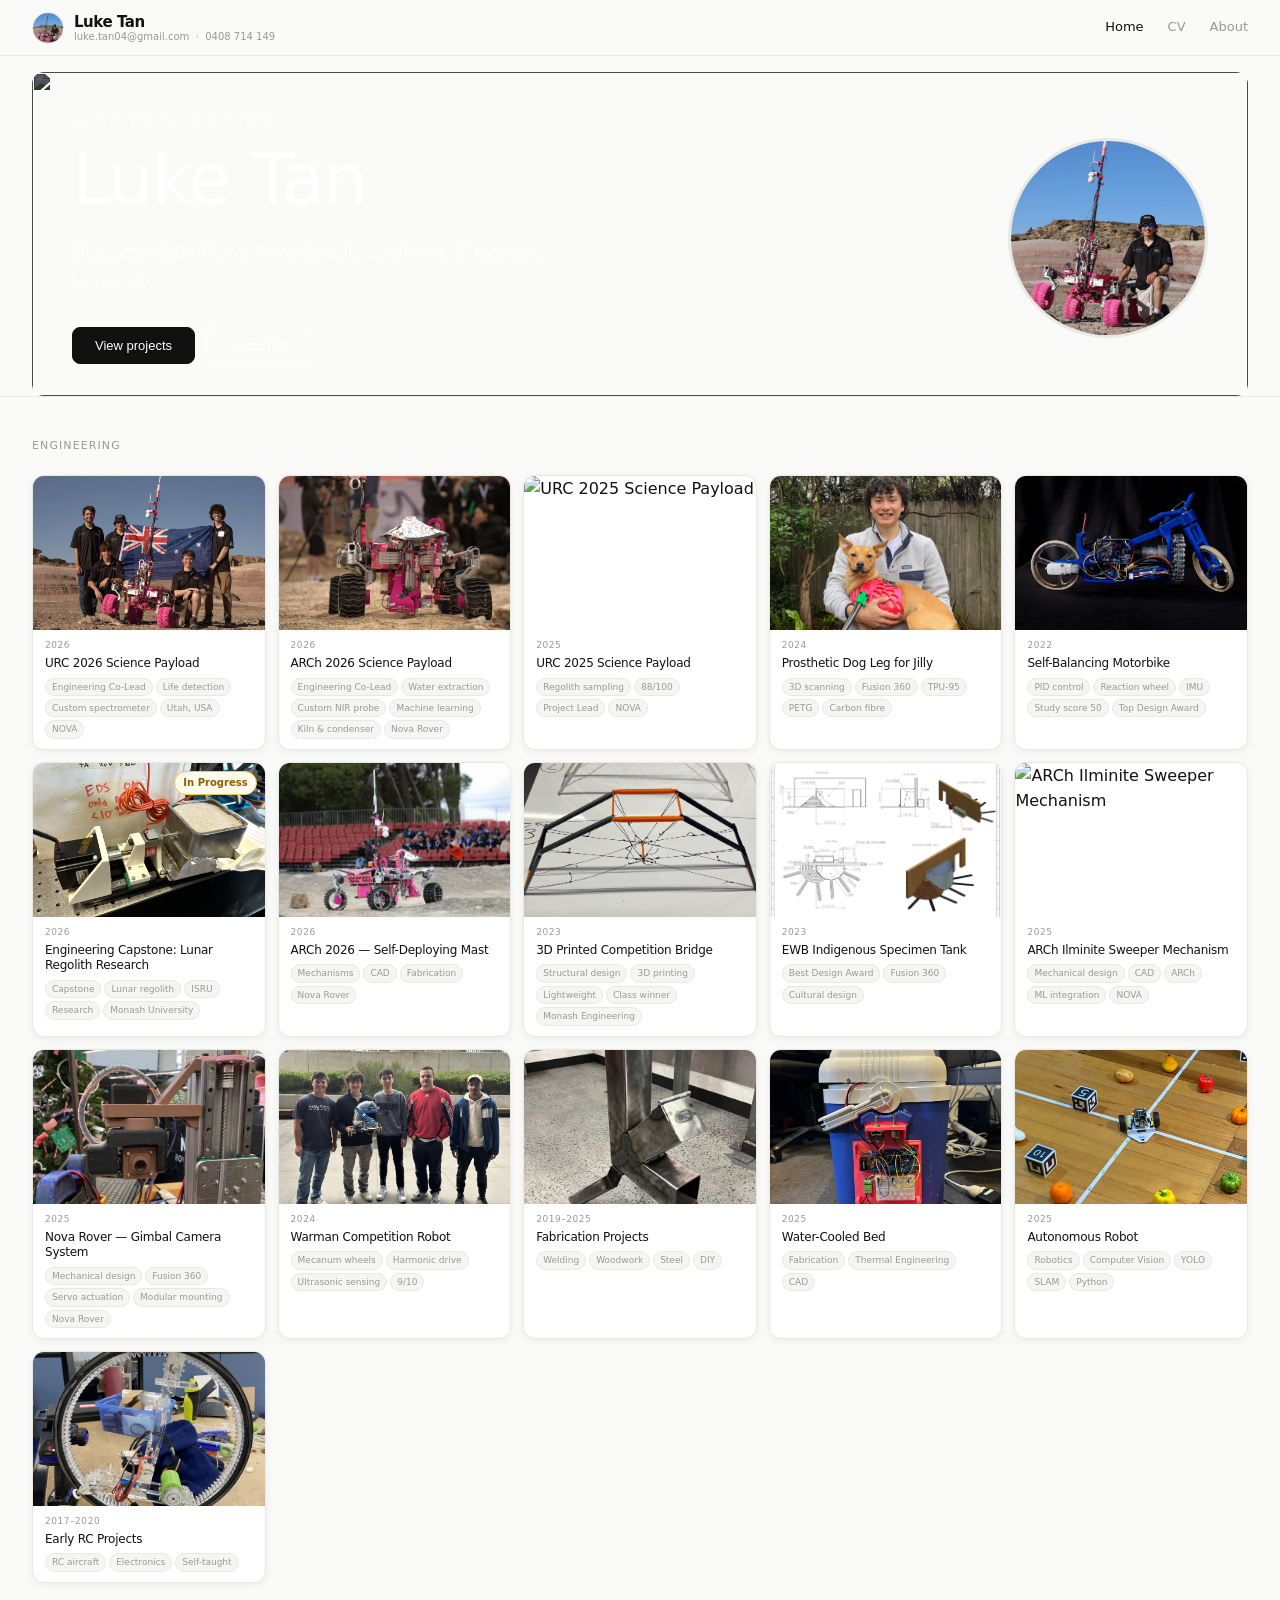
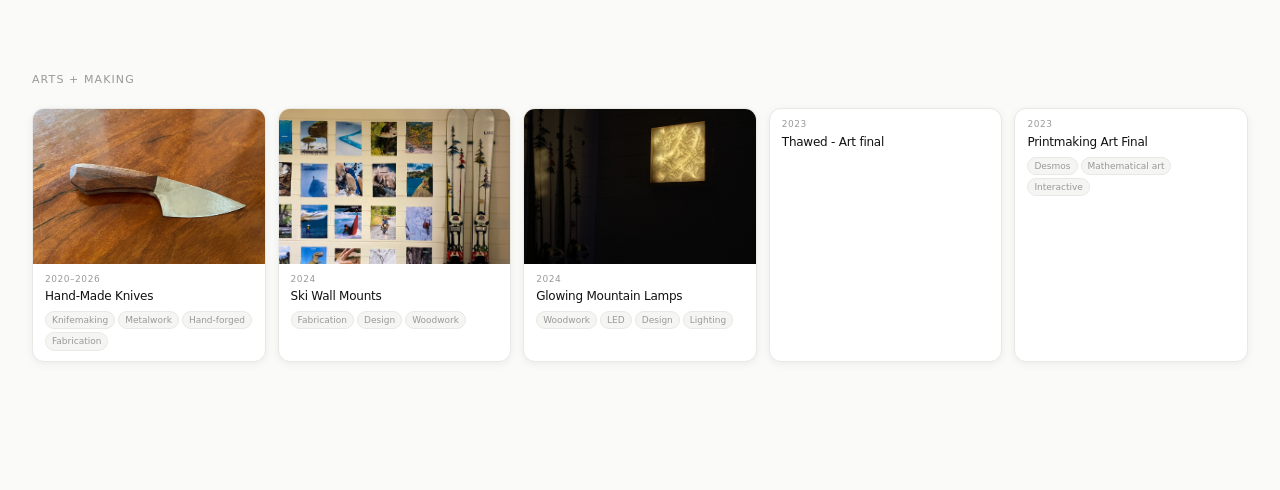
==== commit 9a62c4f8: "updated" ====
--- a/index.html
+++ b/index.html
@@ -27,7 +27,6 @@
   </div>
   <div class="nav-links">
     <a data-page="home" class="active">Home</a>
-    <a data-page="projects">Projects</a>
     <a data-page="cv">CV</a>
     <a data-page="about">About</a>
   </div>
@@ -44,7 +43,7 @@
       <h1>Luke Tan</h1>
       <p class="tagline">Final-year Robotics & Mechatronics Engineer at Monash University.</p>
       <div class="cta-row">
-        <button class="btn-primary" data-page="projects">View projects</button>
+        <button class="btn-primary" onclick="document.getElementById('projects-top').scrollIntoView({behavior:'smooth'})">View projects</button>
         <button class="btn-secondary" data-page="about">About me</button>
       </div>
     </div>
@@ -54,20 +53,7 @@
   </section>
 
   <hr class="divider" />
-  <p class="section-label">Featured projects</p>
-  <div class="featured-grid" id="featured-grid"></div>
-  <div style="text-align:center; padding:0 var(--pad) 2.5rem;">
-    <button class="btn-secondary" data-page="projects">View all projects &#8594;</button>
-  </div>
-
-  <hr class="divider" />
-  <p class="section-label">Image gallery</p>
-  <div class="proj-collage" id="proj-collage"></div>
-</main>
-
-<!-- ─── PROJECTS ──────────────────────────────────────── -->
-<main id="page-projects" class="page">
-  <p class="section-label" style="padding-top:2rem">Engineering</p>
+  <p class="section-label" id="projects-top">Engineering</p>
   <div class="proj-grid" id="proj-grid-eng"></div>
   <p class="section-label" id="arts-label" style="padding-top:2.5rem">Arts + Making</p>
   <div class="proj-grid" id="proj-grid-arts"></div>
@@ -97,6 +83,7 @@
       <div id="d-media" class="media-gallery" style="display:none"></div>
     </div>
   </div>
+  <div id="d-desmos" style="display:none"></div>
 </main>
 
 <!-- ─── CV ────────────────────────────────────────────── -->
@@ -200,7 +187,7 @@
 // above, before this script, so the router can render them on first load.
 
 // ── Router ──────────────────────────────────────────────
-let previousPage = 'projects';
+let previousPage = 'home';
 
 function showPage(pageId) {
   document.querySelectorAll('.page').forEach(p => p.classList.remove('active'));
@@ -249,6 +236,8 @@
         return `<div class="media-item" style="${spanStyle}" onclick="openLightbox(${idx})"><img src="${m.src}" alt="" loading="lazy" /></div>`;
       }
       if (m.type === 'embed') {
+        // Desmos graphs are pulled out into a full-width interactive panel below
+        if (/desmos\.com/.test(m.src)) return '';
         // Normalise all YouTube URL formats → youtube.com/embed/ID
         let embedSrc = m.src;
         const ytShort  = embedSrc.match(/youtu\.be\/([^?&]+)/);
@@ -273,11 +262,26 @@
       }
       return '';
     }).join('');
-    mediaEl.style.display = 'grid';
+    mediaEl.style.display = mediaEl.innerHTML.trim() ? 'grid' : 'none';
   } else {
     window._lbImages = [];
     mediaEl.innerHTML = '';
     mediaEl.style.display = 'none';
+  }
+
+  // Desmos interactive graphs — full-width panel so sliders/variables are usable
+  const desmosEl = document.getElementById('d-desmos');
+  const desmosEmbeds = (p.media || []).filter(m => m.type === 'embed' && /desmos\.com/.test(m.src));
+  if (desmosEmbeds.length) {
+    desmosEl.innerHTML = desmosEmbeds.map(m => {
+      let src = m.src;
+      if (!/[?&]embed/.test(src)) src += (src.includes('?') ? '&' : '?') + 'embed';
+      return `<div class="d-desmos-wrap"><iframe src="${src}" frameborder="0" allowfullscreen loading="lazy"></iframe></div>`;
+    }).join('');
+    desmosEl.style.display = 'block';
+  } else {
+    desmosEl.innerHTML = '';
+    desmosEl.style.display = 'none';
   }
 
   // Stats
@@ -362,20 +366,6 @@
   return p.inProgress ? `<span class="badge-wip">In Progress</span>` : '';
 }
 
-function renderFeatured() {
-  const featured = window.PROJECTS.filter(p => p.featured && !p.hidden).slice(0, 6);
-  document.getElementById('featured-grid').innerHTML = featured.map(p => `
-    <div class="proj-card" onclick="showDetail('${p.id}')">
-      ${p.thumb ? `<div class="pc-thumb"><img src="${p.thumb}" alt="${p.title}" loading="lazy" />${inProgressBadge(p)}</div>` : inProgressBadge(p)}
-      <div class="pc-content">
-        <p class="pc-year">${p.year}</p>
-        <h4>${p.title}</h4>
-        <div class="pc-tags">${p.tags.slice(0,2).map(t => `<span class="ptag">${t}</span>`).join('')}</div>
-      </div>
-    </div>
-  `).join('');
-}
-
 function renderAllProjects() {
   function cardHtml(p) {
     return `<div class="proj-card" onclick="showDetail('${p.id}')">
@@ -395,46 +385,6 @@
   const artsLabel = document.getElementById('arts-label');
   if (artsLabel) artsLabel.style.display = arts.length ? '' : 'none';
   document.getElementById('proj-grid-arts').style.display = arts.length ? '' : 'none';
-}
-
-function renderCollage() {
-  // Map every project image src -> its project, so curated entries can be linked.
-  const lookup = {};
-  window.PROJECTS.forEach(p => {
-    if (p.thumb) lookup[p.thumb] = { id: p.id, title: p.title };
-    (p.media || []).forEach(m => {
-      if (m.type === 'image') lookup[m.src] = lookup[m.src] || { id: p.id, title: p.title };
-    });
-  });
-
-  // Curated images (set in admin → Image Gallery) come first, in chosen order.
-  const curatedSrcs = (window.SITE && window.SITE.galleryImages) || [];
-  const curatedSet = new Set(curatedSrcs);
-  const curated = curatedSrcs
-    .filter(src => lookup[src])
-    .map(src => ({ src, id: lookup[src].id, title: lookup[src].title }));
-
-  // Everything not curated fills in after, shuffled.
-  const rest = [];
-  window.PROJECTS.forEach(p => {
-    if (p.hidden) return;
-    if (p.thumb && !curatedSet.has(p.thumb)) rest.push({ src: p.thumb, id: p.id, title: p.title });
-    (p.media || []).forEach(m => {
-      if (m.type === 'image' && m.src !== p.thumb && !curatedSet.has(m.src))
-        rest.push({ src: m.src, id: p.id, title: p.title });
-    });
-  });
-  for (let i = rest.length - 1; i > 0; i--) {
-    const j = Math.floor(Math.random() * (i + 1));
-    [rest[i], rest[j]] = [rest[j], rest[i]];
-  }
-
-  const imgs = curated.concat(rest);
-  document.getElementById('proj-collage').innerHTML = imgs.map(img => `
-    <div class="collage-item" onclick="showDetail('${img.id}')" title="${img.title}">
-      <img src="${img.src}" alt="${img.title}" loading="lazy" />
-    </div>
-  `).join('');
 }
 
 function renderAbout() {
@@ -621,14 +571,14 @@
 document.addEventListener('click', e => {
   const pageTarget = e.target.closest('[data-page]');
   if (pageTarget) { showPage(pageTarget.dataset.page); return; }
-  if (e.target.id === 'back-btn') { showPage('projects'); window.location.hash = 'projects'; }
+  if (e.target.id === 'back-btn') { showPage('home'); window.location.hash = 'home'; }
 });
 
 // ── Hash routing ─────────────────────────────────────────
 function handleHash() {
   const hash = window.location.hash.slice(1);
   if (!hash || hash === 'home') { showPage('home'); return; }
-  if (hash === 'projects')      { showPage('projects'); return; }
+  if (hash === 'projects')      { showPage('home'); return; }
   if (hash === 'cv')            { showPage('cv'); return; }
   if (hash === 'about')         { showPage('about'); return; }
   if (hash.startsWith('project/')) { showDetail(hash.replace('project/', '')); return; }
@@ -639,9 +589,7 @@
 window.addEventListener('hashchange', handleHash);
 
 // ── Init ─────────────────────────────────────────────────
-renderFeatured();
 renderAllProjects();
-renderCollage();
 renderAbout();
 renderCV();
 handleHash();
@@ -785,7 +733,7 @@
 function closeFlow() {
   const id = window._flow && window._flow.id;
   if (id) showDetail(id);
-  else { showPage('projects'); window.location.hash = 'projects'; }
+  else { showPage('home'); window.location.hash = 'home'; }
 }
 
 // Render a stage's media (images → lightbox, videos → player) — mirrors the
--- a/style.css
+++ b/style.css
@@ -449,6 +449,23 @@
 }
 .yt-thumb-item:hover .yt-play-btn { background: rgba(0,0,0,0.35); }
 .yt-play-btn svg { filter: drop-shadow(0 2px 6px rgba(0,0,0,0.4)); }
+
+/* ── Desmos interactive panel (full width) ────────── */
+#d-desmos {
+  max-width: 1200px;
+  margin: 0 auto;
+  padding: 0 var(--pad) 3rem;
+}
+.d-desmos-wrap {
+  width: 100%;
+  height: min(78vh, 640px);
+  border: 1px solid var(--gray2);
+  border-radius: var(--radius);
+  overflow: hidden;
+  background: var(--gray1);
+}
+.d-desmos-wrap + .d-desmos-wrap { margin-top: 1rem; }
+.d-desmos-wrap iframe { width: 100%; height: 100%; border: 0; display: block; }
 
 .stats-row {
   display: flex;
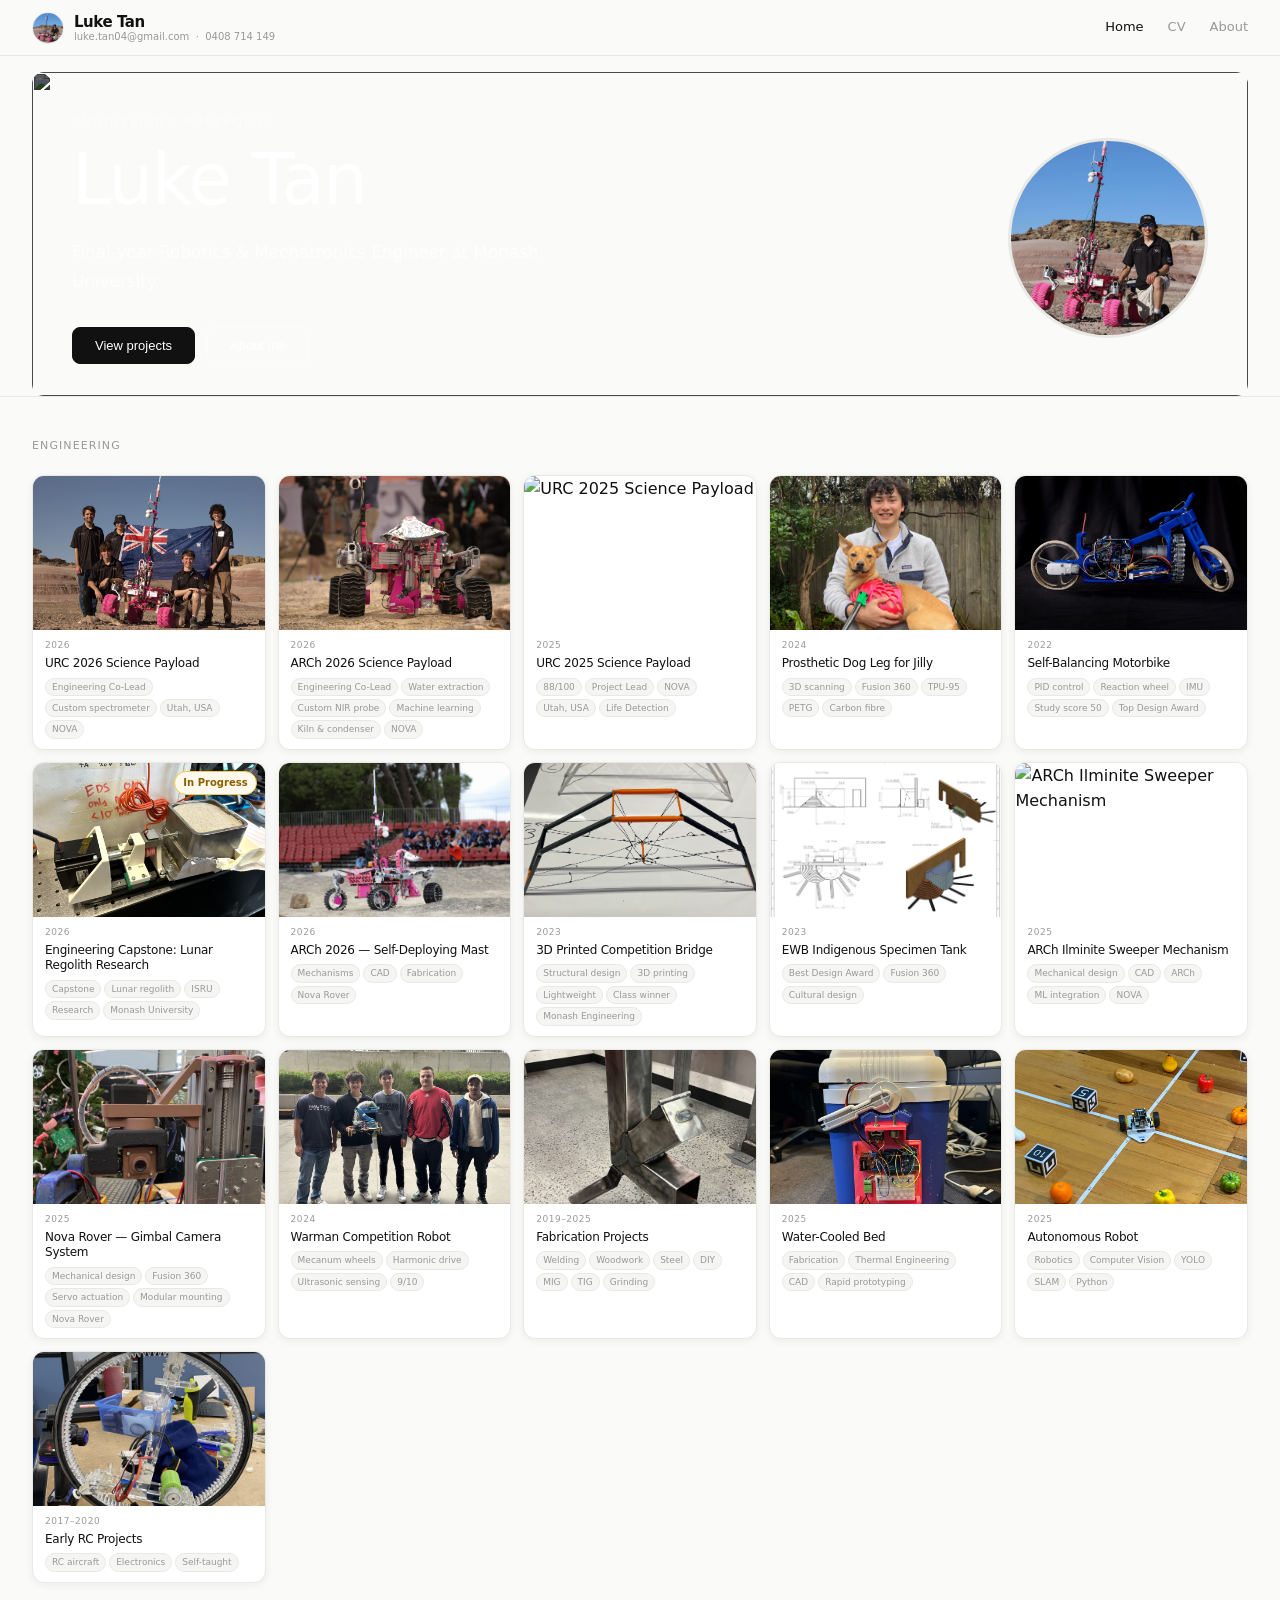
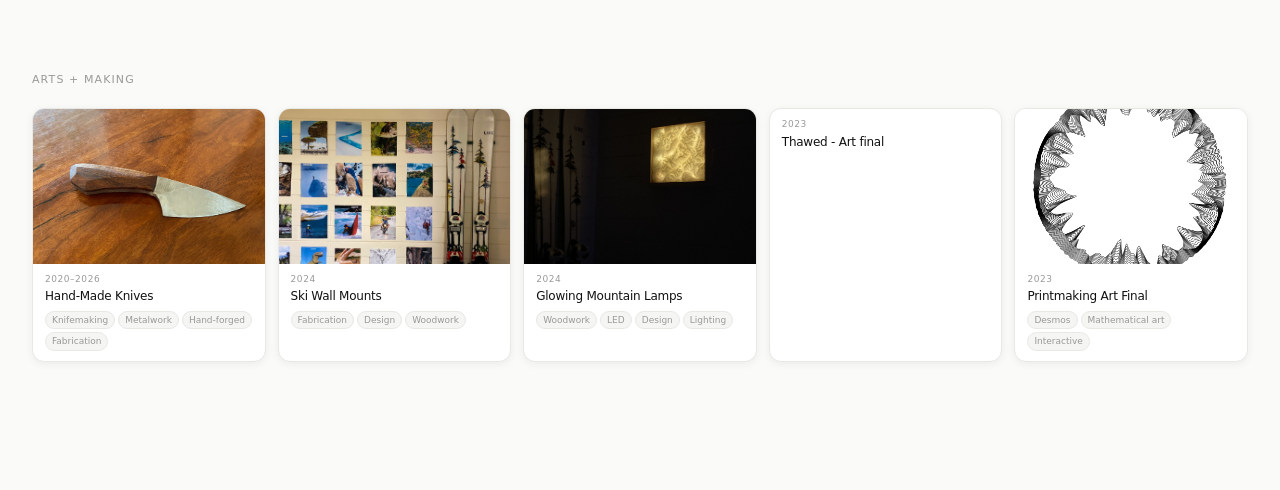
==== commit 553886cd: "updated" ====
--- a/index.html
+++ b/index.html
@@ -102,9 +102,9 @@
       <div class="about-left">
         <h2>About me</h2>
         <p class="about-contact">luke.tan04@gmail.com &nbsp;·&nbsp; 0408 714 149</p>
-        <p>I'm a final-year Robotics and Mechatronics Engineering student at Monash University, on the AI stream, graduating in 2026 with a High Distinction average. I'm also Co-Science Lead on Monash Nova Rover, where I help design and build the science payloads we take to international rover competitions.</p>
-        <p>I've always just liked building things, and that never really stopped as I grew up, so engineering felt like a natural place to land. What I enjoy most is the hands-on side and the problem solving, especially when a project comes with unusual or awkward constraints that don't have an obvious answer and you have to think your way to something creative.</p>
-        <p>Most of my work has to hold up in the real world rather than just on paper: dusty desert competitions, tight deadlines, and limited budgets. I'm comfortable working across a lot of different engineering areas, from fabrication, CNC machining and CAD through to coding, firmware and electricals, which means I can take on a whole system from start to finish rather than just one part of it.</p>
+        <p>I'm a final-year Robotics and Mechatronics Engineering student at Monash University, in the AI stream, graduating in 2027 with a High Distinction average. I'm also Science Lead at Monash Nova Rover, where I coordinate, design and manufacture the science payloads we take to international rover competitions.</p>
+        <p>I've always liked building things, and that never really stopped as I grew up. I enjoyed studying Systems Engineering at high school, and pursuing Engineering at Monash felt like a natural progression. What I enjoy most is the hands-on side and the problem solving, especially when a project comes with unusual or awkward constraints that don't have an obvious answer and you have to think your way to something creative.</p>
+        <p>Most of my work has to hold up in the real world rather than just on paper: Utah desert competitions, tight deadlines, harsh lunar regolith. I'm comfortable working across a lot of different engineering areas, from fabrication, CNC machining and CAD through to coding, firmware and electricals, which means I can take on a whole system from start to finish rather than just one part of it. I enjoy working as part of a larger team where you can come together to create something special, and I enjoy being a leader. I find it very fulfilling to pass on my knowledge and find people's special talents to help them contribute the best way they can in a team.</p>
         <div class="edu-list" id="edu-list"></div>
       </div>
       <div class="about-right">
@@ -146,6 +146,7 @@
 <script src="data/resume.js?v=6"></script>
 <script src="data/flow-icons.js?v=1"></script>
 <script src="data/flowcharts.js?v=1"></script>
+<script src="data/desmos-states.js?v=1"></script>
 <script>
 
 // ── Skills — edit labels and pct values (0–100) ──────────
@@ -198,6 +199,20 @@
   if (pageId !== 'detail' && pageId !== 'flow') previousPage = pageId;
   if (pageId === 'home') animateBars();
   if (pageId === 'admin') adminInit();
+}
+
+// Lazily load the Desmos API only when a project actually needs it. The
+// callback is always deferred so the target page is visible (and sized)
+// before the calculator is created.
+function ensureDesmos(cb) {
+  if (window.Desmos) { setTimeout(cb, 0); return; }
+  if (window._desmosCbs) { window._desmosCbs.push(cb); return; }
+  window._desmosCbs = [cb];
+  const s = document.createElement('script');
+  s.src = 'https://www.desmos.com/api/v1.11/calculator.js?apiKey=dcb31709b452b1cf9dc26972add0fda6';
+  s.onload  = () => { const cbs = window._desmosCbs || []; window._desmosCbs = null; cbs.forEach(fn => fn()); };
+  s.onerror = () => { window._desmosCbs = null; console.error('Failed to load the Desmos API'); };
+  document.head.appendChild(s);
 }
 
 function showDetail(id) {
@@ -269,16 +284,38 @@
     mediaEl.style.display = 'none';
   }
 
-  // Desmos interactive graphs — full-width panel so sliders/variables are usable
+  // Desmos interactive graphs — full-width panel. If we have an exported graph
+  // state we render it through the Desmos API so the expression list + sliders
+  // are usable inline; otherwise fall back to a graph-only iframe.
   const desmosEl = document.getElementById('d-desmos');
   const desmosEmbeds = (p.media || []).filter(m => m.type === 'embed' && /desmos\.com/.test(m.src));
+  if (window._desmosCalcs) { window._desmosCalcs.forEach(c => { try { c.destroy(); } catch (e) {} }); }
+  window._desmosCalcs = [];
   if (desmosEmbeds.length) {
-    desmosEl.innerHTML = desmosEmbeds.map(m => {
-      let src = m.src;
-      if (!/[?&]embed/.test(src)) src += (src.includes('?') ? '&' : '?') + 'embed';
-      return `<div class="d-desmos-wrap"><iframe src="${src}" frameborder="0" allowfullscreen loading="lazy"></iframe></div>`;
-    }).join('');
+    desmosEl.innerHTML = '';
     desmosEl.style.display = 'block';
+    const state = (window.DESMOS_STATES || {})[p.id];
+    desmosEmbeds.forEach(m => {
+      const wrap = document.createElement('div');
+      wrap.className = 'd-desmos-wrap';
+      desmosEl.appendChild(wrap);
+      if (state) {
+        ensureDesmos(() => {
+          const calc = Desmos.GraphingCalculator(wrap, {
+            expressionsCollapsed: false,
+            settingsMenu: false,
+            border: false,
+            lockViewport: false
+          });
+          try { calc.setState(JSON.parse(state)); } catch (e) { console.error('Desmos state failed', e); }
+          window._desmosCalcs.push(calc);
+        });
+      } else {
+        let src = m.src;
+        if (!/[?&]embed/.test(src)) src += (src.includes('?') ? '&' : '?') + 'embed';
+        wrap.innerHTML = `<iframe src="${src}" frameborder="0" allowfullscreen loading="lazy"></iframe>`;
+      }
+    });
   } else {
     desmosEl.innerHTML = '';
     desmosEl.style.display = 'none';
@@ -307,7 +344,7 @@
     flowEl.innerHTML = `
       <div class="d-flow-cta">
         <div class="d-flow-cta-text">
-          <p class="section-label" style="margin:0 0 .4rem">Interactive</p>
+          <p class="section-label" style="margin:0 0 .5rem;padding:0">Interactive</p>
           <h5>${fc.ctaTitle}</h5>
           <p>${fc.ctaSub}</p>
         </div>
